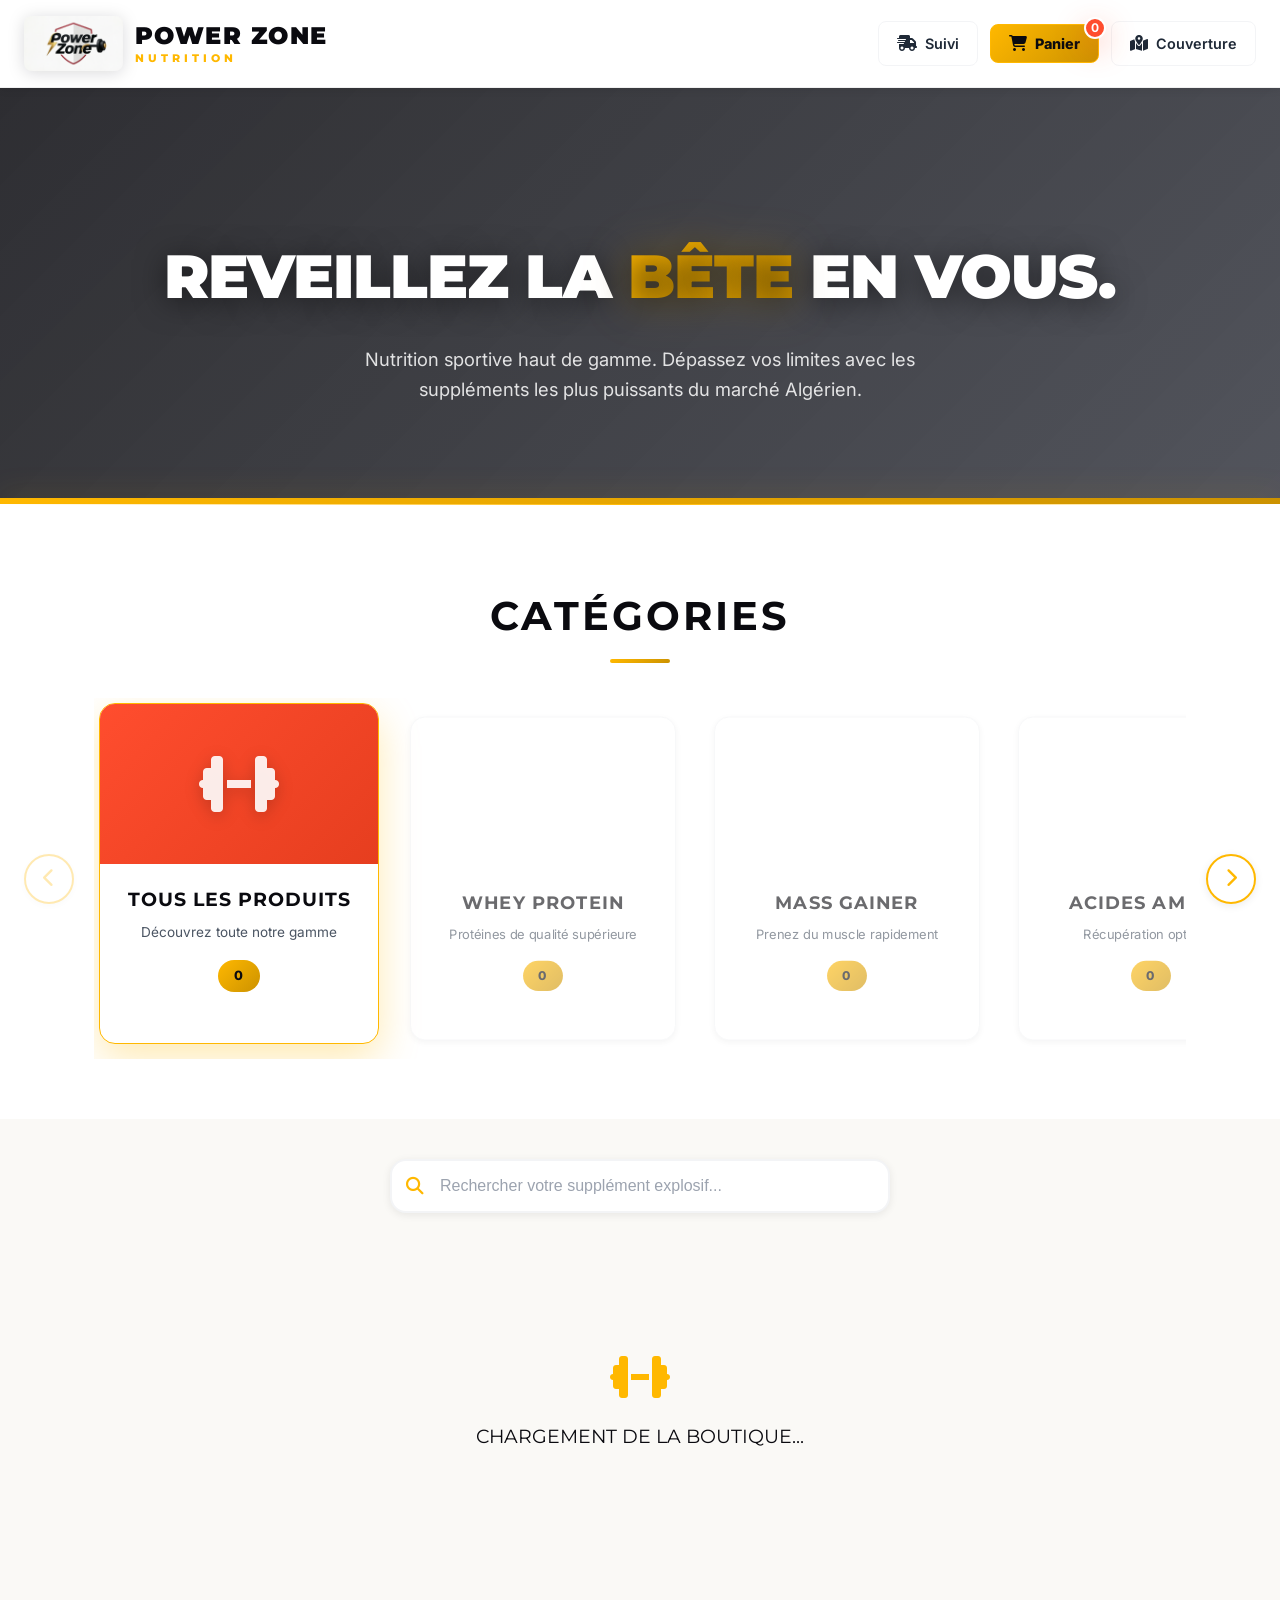
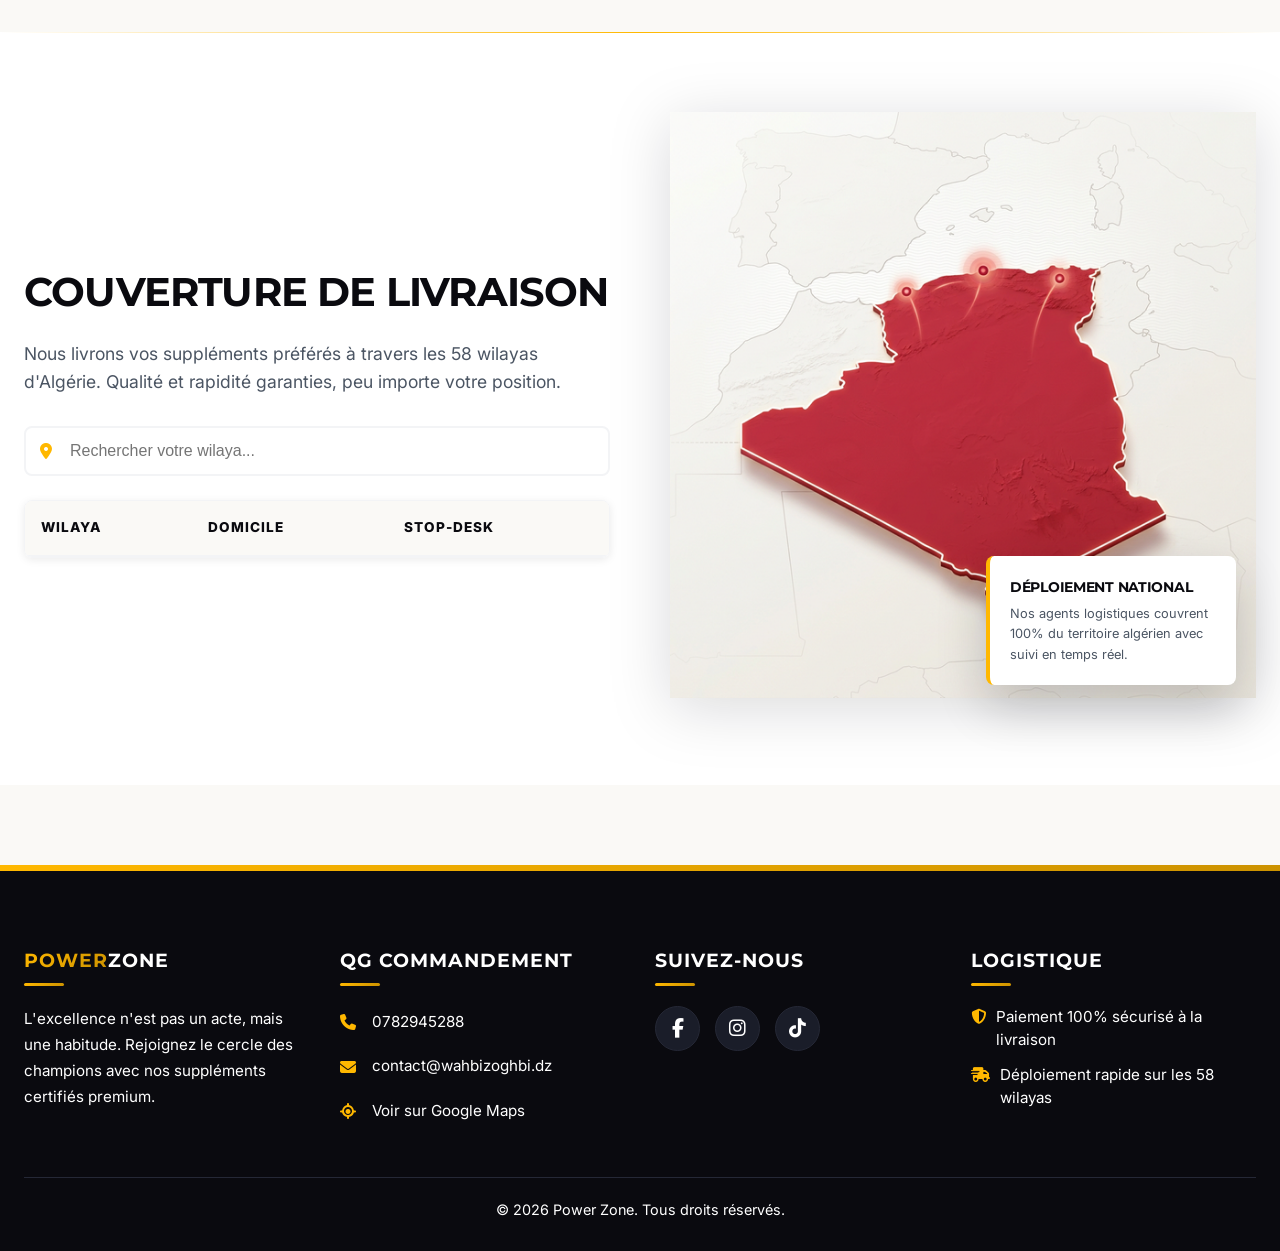
==== index.html @ 7a1be4bb "Update index.html" ====
<!DOCTYPE html>
<html lang="fr">

<head>
  <meta charset="UTF-8">
  <meta name="viewport" content="width=device-width, initial-scale=1.0">
  <title>Power Zone | Premium Supplements</title>

  <link rel="icon" href="logo.png" type="image/x-icon">

  <!-- Fonts: Montserrat for HEADINGS, Inter for BODY -->
  <link rel="preconnect" href="https://fonts.googleapis.com">
  <link rel="preconnect" href="https://fonts.gstatic.com" crossorigin>
  <link
    href="https://fonts.googleapis.com/css2?family=Montserrat:wght@700;800;900&family=Inter:wght@400;500;600;700&display=swap"
    rel="stylesheet">

  <!-- FontAwesome for Icons -->
  <link rel="stylesheet" href="https://cdnjs.cloudflare.com/ajax/libs/font-awesome/6.4.0/css/all.min.css">

  <style>
    /* ========== POWER ZONE - PREMIUM ATHLETIC THEME ========== */
    :root {
      /* Primary Brand Colors */
      --pz-onyx: #0A0A0F;
      --pz-graphite: #1A1D29;
      --pz-charcoal: #252836;
      --pz-slate: #3D4152;
      
      /* Power Gold System */
      --pz-gold: #FFB800;
      --pz-gold-light: #FFD666;
      --pz-gold-glow: rgba(255, 184, 0, 0.25);
      --pz-gold-dark: #CC9200;
      
      /* Energy Red System (CTAs) */
      --pz-energy: #FF4D2E;
      --pz-energy-light: #FF6B4D;
      --pz-energy-dark: #E63E1F;
      --pz-energy-glow: rgba(255, 77, 46, 0.3);
      
      /* Neutrals */
      --pz-white: #FFFFFF;
      --pz-cream: #FAF9F6;
      --pz-light: #F3F4F6;
      --pz-silver: #9CA3AF;
      --pz-grey: #4B5563;
      --pz-dark: #1F2937;
      
      /* Functional */
      --pz-success: #10B981;
      --pz-success-light: rgba(16, 185, 129, 0.15);
      --pz-danger: #EF4444;
      --pz-info: #3B82F6;
      
      /* Effects */
      --shadow-sm: 0 2px 8px rgba(10, 10, 15, 0.08);
      --shadow: 0 10px 30px rgba(10, 10, 15, 0.12);
      --shadow-lg: 0 20px 50px rgba(10, 10, 15, 0.2);
      --shadow-gold: 0 15px 40px rgba(255, 184, 0, 0.3);
      --shadow-energy: 0 10px 30px rgba(255, 77, 46, 0.4);
      
      --radius: 8px;
      --radius-lg: 16px;
      --radius-xl: 24px;
      --transition: all 0.3s cubic-bezier(0.25, 0.8, 0.25, 1);
      
      /* Gradients */
      --gradient-gold: linear-gradient(135deg, #FFB800 0%, #CC9200 100%);
      --gradient-energy: linear-gradient(135deg, #FF4D2E 0%, #E63E1F 100%);
      --gradient-dark: linear-gradient(180deg, #0A0A0F 0%, #1A1D29 100%);
      --gradient-premium: linear-gradient(135deg, #1A1D29 0%, #252836 50%, #1A1D29 100%);
    }

    * { box-sizing: border-box; margin: 0; padding: 0; }

    body {
      background: var(--pz-cream);
      color: var(--pz-dark);
      font-family: 'Inter', sans-serif;
      line-height: 1.6;
      overflow-x: hidden;
    }

    h1, h2, h3, h4, h5, h6 {
      font-family: 'Montserrat', sans-serif;
      text-transform: uppercase;
      color: var(--pz-onyx);
      letter-spacing: -0.02em;
    }

    a { text-decoration: none; color: inherit; transition: var(--transition); }
    button { font-family: 'Inter', sans-serif; cursor: pointer; border: none; outline: none; transition: var(--transition); }

    /* ========== HEADER - PROFESSIONAL & CLEAN ========== */
    .header {
      background: rgba(255, 255, 255, 0.98);
      backdrop-filter: blur(20px);
      -webkit-backdrop-filter: blur(20px);
      position: sticky; top: 0; z-index: 100;
      border-bottom: 1px solid rgba(10, 10, 15, 0.06);
      box-shadow: var(--shadow-sm);
    }

    .header-container {
      max-width: 1400px; margin: 0 auto; padding: 16px 24px;
      display: flex; justify-content: space-between; align-items: center;
      flex-wrap: wrap;
      gap: 16px;
    }

    /* Logo - بدون كادر، احترافي */
    .logo { 
      display: flex; align-items: center; gap: 12px; 
      font-family: 'Montserrat', sans-serif;
      flex-shrink: 0;
    }
    .logo img { 
      height: 55px; width: auto; 
      border-radius: var(--radius);
      object-fit: contain;
      filter: drop-shadow(0 2px 8px rgba(10, 10, 15, 0.15));
      transition: var(--transition);
    }
    .logo:hover img {
      transform: scale(1.05);
      filter: drop-shadow(0 4px 12px rgba(255, 184, 0, 0.3));
    }
    .logo-text { display: flex; flex-direction: column; line-height: 1.1; }
    .brand-name { 
      font-size: 1.5rem; font-weight: 900; color: var(--pz-onyx); 
      text-transform: uppercase; letter-spacing: 1.5px;
    }
    .brand-tagline { 
      font-size: 0.7rem; font-weight: 800; color: var(--pz-gold); 
      text-transform: uppercase; letter-spacing: 4px;
      margin-top: 3px;
    }

    /* Header Actions - بدون تأثير hover المعقد */
    .header-actions { 
      display: flex; align-items: center; gap: 12px;
      flex-wrap: wrap;
    }
    .header-btn {
      display: flex; align-items: center; gap: 8px; 
      padding: 10px 18px;
      border-radius: var(--radius); 
      background: var(--pz-white);
      color: var(--pz-dark);
      font-weight: 600; font-size: 0.9rem; 
      border: 1.5px solid var(--pz-light);
      transition: var(--transition);
      white-space: nowrap;
    }
    .header-btn:hover { 
      border-color: var(--pz-gold);
      color: var(--pz-gold-dark);
      box-shadow: var(--shadow-sm);
    }
    .header-btn i { font-size: 1rem; }

    .cart-btn { 
      background: var(--gradient-gold); 
      color: var(--pz-onyx); 
      border-color: var(--pz-gold);
      font-weight: 800;
      position: relative;
    }
    .cart-btn:hover { 
      background: var(--gradient-gold);
      color: var(--pz-onyx);
      transform: translateY(-2px);
      box-shadow: var(--shadow-gold);
    }

    .cart-count {
      position: absolute; top: -8px; right: -8px; 
      background: var(--pz-energy);
      color: white; width: 22px; height: 22px; border-radius: 50%;
      display: flex; align-items: center; justify-content: center;
      font-size: 0.75rem; font-weight: 700; 
      border: 2px solid var(--pz-white);
      box-shadow: var(--shadow-energy);
    }

    /* ========== HERO ========== */
    .hero {
      background: 
        linear-gradient(135deg, rgba(10, 10, 15, 0.85) 0%, rgba(26, 29, 41, 0.75) 100%),
        url('https://images.unsplash.com/photo-1517836357463-d25dfeac3438?q=80&w=2070&auto=format&fit=crop') center/cover no-repeat;
      padding: 140px 24px 100px; text-align: center; 
      position: relative;
      margin-bottom: 0;
    }
    .hero::after {
      content: ''; position: absolute; bottom: 0; left: 0; right: 0;
      height: 6px; background: var(--gradient-gold);
      box-shadow: 0 0 30px var(--pz-gold-glow);
    }
    .hero h1 { 
      font-size: 3.8rem; margin-bottom: 16px; 
      color: var(--pz-white); 
      letter-spacing: -1px;
      font-weight: 900;
      text-shadow: 0 4px 30px rgba(0,0,0,0.5);
    }
    .hero h1 span { 
      background: var(--gradient-gold);
      -webkit-background-clip: text;
      -webkit-text-fill-color: transparent;
      background-clip: text;
      filter: drop-shadow(0 0 20px var(--pz-gold-glow));
    }
    .hero p { 
      font-size: 1.15rem; color: rgba(255,255,255,0.85); 
      max-width: 600px; margin: 20px auto 0;
      font-weight: 400;
    }

    /* ========== CATEGORIES SLIDER ========== */
    .categories-section {
      padding: 80px 0 60px;
      background: var(--pz-white);
      position: relative;
    }
    .categories-section::before {
      content: ''; position: absolute; top: 0; left: 0; right: 0;
      height: 1px; background: linear-gradient(90deg, transparent, var(--pz-gold), transparent);
    }

    .categories-section .container {
      max-width: 1400px;
      margin: 0 auto;
      padding: 0 24px;
    }

    .section-title {
      font-size: 2.5rem;
      font-family: 'Montserrat', sans-serif;
      text-align: center;
      margin-bottom: 50px;
      color: var(--pz-onyx);
      text-transform: uppercase;
      letter-spacing: 3px;
      position: relative;
      display: inline-block;
      width: 100%;
    }
    .section-title::after {
      content: ''; position: absolute; bottom: -15px; left: 50%;
      transform: translateX(-50%);
      width: 60px; height: 4px; 
      background: var(--gradient-gold);
      border-radius: 2px;
    }

    .categories-slider-wrapper {
      position: relative;
      display: flex;
      align-items: center;
      gap: 20px;
    }

    .slider-nav {
      flex-shrink: 0;
      width: 50px;
      height: 50px;
      border-radius: 50%;
      background: var(--pz-white);
      border: 2px solid var(--pz-gold);
      color: var(--pz-gold);
      font-size: 1.2rem;
      cursor: pointer;
      display: flex;
      align-items: center;
      justify-content: center;
      transition: var(--transition);
      box-shadow: var(--shadow-sm);
      z-index: 10;
    }

    .slider-nav:hover {
      background: var(--gradient-gold);
      color: var(--pz-onyx);
      transform: scale(1.1);
      box-shadow: var(--shadow-gold);
    }

    .slider-nav:disabled {
      opacity: 0.3;
      cursor: not-allowed;
      transform: none;
    }

    .categories-slider {
      display: flex;
      gap: 24px;
      overflow-x: auto;
      scroll-behavior: smooth;
      scrollbar-width: none;
      -ms-overflow-style: none;
      padding: 10px 5px;
      flex: 1;
    }

    .categories-slider::-webkit-scrollbar {
      display: none;
    }

    .category-card {
      flex: 0 0 280px;
      cursor: pointer;
      transition: var(--transition);
      opacity: 0.6;
      transform: scale(0.95);
    }

    .category-card.active {
      opacity: 1;
      transform: scale(1);
    }

    .category-card:hover {
      transform: translateY(-8px) scale(1.02);
      opacity: 1;
    }

    .category-card-inner {
      background: var(--pz-white);
      border-radius: var(--radius-lg);
      overflow: hidden;
      box-shadow: var(--shadow-sm);
      border: 1px solid var(--pz-light);
      transition: var(--transition);
      height: 100%;
      display: flex;
      flex-direction: column;
      position: relative;
    }

    .category-card.active .category-card-inner {
      border-color: var(--pz-gold);
      box-shadow: var(--shadow-gold);
      transform: translateY(-5px);
    }

    .category-image {
      height: 160px;
      display: flex;
      align-items: center;
      justify-content: center;
      position: relative;
      overflow: hidden;
      background-size: cover !important;
      background-position: center !important;
      background-repeat: no-repeat !important;
    }

    .category-image i {
      font-size: 4rem;
      color: rgba(255,255,255,0.9);
      filter: drop-shadow(0 4px 8px rgba(0,0,0,0.2));
      transition: var(--transition);
    }

    .category-card:hover .category-image i {
      transform: scale(1.1) rotate(-5deg);
    }

    .category-content {
      padding: 20px;
      text-align: center;
      flex: 1;
      display: flex;
      flex-direction: column;
      gap: 8px;
    }

    .category-content h3 {
      font-size: 1.2rem;
      font-family: 'Montserrat', sans-serif;
      color: var(--pz-onyx);
      margin: 0;
      text-transform: uppercase;
      letter-spacing: 1px;
    }

    .category-content p {
      font-size: 0.85rem;
      color: var(--pz-grey);
      margin: 0;
      line-height: 1.4;
    }

    .category-count {
      display: inline-block;
      background: var(--gradient-gold);
      color: var(--pz-onyx);
      padding: 6px 16px;
      border-radius: 20px;
      font-size: 0.8rem;
      font-weight: 800;
      margin-top: 10px;
      align-self: center;
      letter-spacing: 0.5px;
    }

    /* ========== SHOP CONTROLS ========== */
    .shop-controls { max-width: 1400px; margin: 40px auto 40px; padding: 0 24px; }
    .search-container { position: relative; max-width: 500px; margin: 0 auto; }
    .search-container i { position: absolute; left: 16px; top: 50%; transform: translateY(-50%); color: var(--pz-gold); font-size: 1.1rem; }
    #searchInput {
      width: 100%; padding: 16px 16px 16px 48px; background: var(--pz-white);
      border: 2px solid var(--pz-light); border-radius: var(--radius-lg); color: var(--pz-dark);
      font-size: 1rem; transition: var(--transition); box-shadow: var(--shadow-sm);
    }
    #searchInput::placeholder { color: var(--pz-silver); }
    #searchInput:focus { outline: none; border-color: var(--pz-gold); box-shadow: 0 0 0 4px var(--pz-gold-glow); }

    /* ========== PRODUCTS GRID ========== */
    .products-grid {
      max-width: 1400px; margin: 0 auto 80px; padding: 0 24px;
      display: grid; grid-template-columns: repeat(auto-fill, minmax(280px, 1fr)); gap: 30px;
    }
    .product-card {
      background: var(--pz-white); 
      border-radius: var(--radius-lg); 
      overflow: hidden;
      border: 1px solid var(--pz-light); 
      transition: var(--transition); 
      position: relative;
      display: flex; flex-direction: column; height: 100%; 
      box-shadow: var(--shadow-sm);
    }
    .product-card::before {
      content: ''; position: absolute; top: 0; left: 0; right: 0;
      height: 4px; background: var(--gradient-gold);
      transform: scaleX(0); transform-origin: left;
      transition: transform 0.4s;
      z-index: 1;
    }
    .product-card:hover { 
      transform: translateY(-8px); 
      border-color: transparent; 
      box-shadow: var(--shadow-lg);
    }
    .product-card:hover::before { transform: scaleX(1); }
    
    .product-image { 
      width: 100%; height: 250px; object-fit: contain; 
      background: var(--pz-cream); 
      border-bottom: 1px solid var(--pz-light); 
      padding: 15px; 
    }
    .product-info { padding: 24px; display: flex; flex-direction: column; flex: 1; }
    .product-category { 
      font-size: 0.75rem; color: var(--pz-gold-dark); 
      text-transform: uppercase; font-weight: 800; letter-spacing: 1.5px; 
      margin-bottom: 8px;
    }
    .product-name {
      font-size: 1.25rem; font-weight: 800; color: var(--pz-onyx); margin-bottom: 12px;
      line-height: 1.3; font-family: 'Montserrat', sans-serif; min-height: 3.3rem;
      display: -webkit-box; -webkit-line-clamp: 2; -webkit-box-orient: vertical; overflow: hidden;
    }
    .product-description {
      font-size: 0.875rem; color: var(--pz-grey); margin-bottom: 16px;
      display: -webkit-box; -webkit-line-clamp: 2; -webkit-box-orient: vertical; overflow: hidden;
    }
    .product-quantity { 
      font-size: 0.8rem; font-weight: 700; color: var(--pz-success); 
      display: inline-flex; align-items: center; gap: 6px;
      padding: 4px 10px;
      background: var(--pz-success-light);
      border-radius: 20px;
      margin-bottom: 16px;
      min-height: 1.2rem;
      width: fit-content;
    }
    .product-quantity::before { content: '●'; font-size: 0.6rem; }
    .product-quantity.out-of-stock { 
      color: var(--pz-danger); 
      background: rgba(239, 68, 68, 0.1);
    }
    .product-footer { display: flex; justify-content: space-between; align-items: center; margin-top: auto; gap: 12px; }
    .product-price { 
      font-size: 1.4rem; font-weight: 900; color: var(--pz-onyx); 
      font-family: 'Montserrat', sans-serif; 
    }
    .add-to-cart-btn {
      padding: 12px 20px; 
      background: var(--gradient-energy); 
      color: var(--pz-white); 
      font-weight: 800;
      text-transform: uppercase; font-size: 0.9rem; 
      border-radius: var(--radius); 
      transition: var(--transition); 
      display: inline-flex; align-items: center; justify-content: center; gap: 8px;
      box-shadow: var(--shadow-energy);
      position: relative;
      overflow: hidden;
    }
    .add-to-cart-btn:hover:not(:disabled) { 
      transform: translateY(-2px); 
      box-shadow: 0 12px 35px rgba(255, 77, 46, 0.5);
      filter: brightness(1.1);
    }
    .add-to-cart-btn:disabled { 
      background: var(--pz-light); 
      color: var(--pz-silver); 
      cursor: not-allowed; 
      box-shadow: none; 
    }

    /* ========== MODALS ========== */
    .modal-overlay {
      position: fixed; top: 0; left: 0; width: 100%; height: 100%;
      background: rgba(10, 10, 15, 0.85); 
      backdrop-filter: blur(12px);
      -webkit-backdrop-filter: blur(12px);
      display: none; align-items: center; justify-content: center; z-index: 1000;
    }
    .modal-overlay.active { display: flex; animation: fadeIn 0.3s; }
    .modal {
      background: var(--pz-white); 
      width: 100%; max-width: 550px;
      border-radius: var(--radius-xl); 
      border: 1px solid var(--pz-light);
      max-height: 90vh; overflow-y: auto; 
      box-shadow: var(--shadow-lg); 
      color: var(--pz-dark);
    }
    .modal-header { 
      padding: 24px; 
      border-bottom: 1px solid var(--pz-light); 
      display: flex; justify-content: space-between; align-items: center; 
      background: var(--pz-cream);
    }
    .modal-title { 
      font-size: 1.5rem; color: var(--pz-onyx); 
      display: flex; align-items: center; gap: 10px;
    }
    .modal-title i { color: var(--pz-gold); }
    .close-modal { 
      background: none; color: var(--pz-silver); 
      font-size: 1.8rem; width: 40px; height: 40px;
      border-radius: 50%; display: flex; align-items: center; justify-content: center;
    }
    .close-modal:hover { 
      color: var(--pz-onyx); 
      background: var(--pz-light);
    }
    .modal-body { padding: 24px; }
    .modal-footer { 
      padding: 24px; 
      border-top: 1px solid var(--pz-light); 
      display: flex; justify-content: space-between; align-items: center; 
      background: var(--pz-cream);
      gap: 12px;
    }
    #detailImage { 
      width: 100%; max-height: 350px; object-fit: contain; 
      border-radius: var(--radius); 
      background: var(--pz-cream); 
      margin-bottom: 20px; 
      padding: 20px;
    }
    #detailName { font-size: 2rem; color: var(--pz-onyx); margin-bottom: 10px; }
    #detailPrice { color: var(--pz-gold-dark); font-weight: 900; }
    #detailDescription { color: var(--pz-dark); line-height: 1.7; }
    
    .cart-items { max-height: 350px; overflow-y: auto; padding-right: 10px; }
    .cart-items::-webkit-scrollbar { width: 6px; }
    .cart-items::-webkit-scrollbar-thumb { background: var(--pz-gold); border-radius: 4px; }
    .cart-item { 
      display: flex; gap: 16px; padding: 16px 0; 
      border-bottom: 1px solid var(--pz-light); 
      align-items: center; 
    }
    .cart-item-info { flex: 1; }
    .cart-item-name { font-weight: 700; color: var(--pz-onyx); font-size: 1.1rem; }
    .cart-item-price { color: var(--pz-gold-dark); font-weight: 600; margin-top: 4px; }
    .cart-item-quantity { display: flex; align-items: center; gap: 12px; margin-top: 10px; }
    .quantity-btn { 
      width: 32px; height: 32px; 
      background: var(--pz-onyx); color: var(--pz-gold); 
      border-radius: var(--radius); font-size: 1.2rem; 
      display: flex; align-items: center; justify-content: center; 
    }
    .quantity-btn:hover { background: var(--gradient-gold); color: var(--pz-onyx); }
    .remove-btn { 
      background: transparent; color: var(--pz-danger); 
      border: 1px solid var(--pz-danger); 
      padding: 6px 12px; border-radius: var(--radius); 
      font-size: 0.8rem; font-weight: 600; 
    }
    .remove-btn:hover { background: var(--pz-danger); color: white; }
    .cart-total { 
      font-size: 1.5rem; font-family: 'Montserrat', sans-serif; 
      color: var(--pz-onyx); font-weight: 800;
    }
    .cart-empty { 
      text-align: center; color: var(--pz-silver); 
      padding: 40px 0; font-size: 1.1rem; 
    }

    /* Form Elements */
    .form-group { margin-bottom: 20px; }
    .form-label { 
      display: block; margin-bottom: 8px; font-weight: 700; 
      font-size: 0.85rem; color: var(--pz-dark); 
      text-transform: uppercase; letter-spacing: 0.5px;
    }
    .form-control {
      width: 100%; padding: 14px; 
      background: var(--pz-white); 
      border: 2px solid var(--pz-light);
      border-radius: var(--radius); 
      color: var(--pz-dark); font-size: 1rem;
      transition: var(--transition);
    }
    .form-control::placeholder { color: var(--pz-silver); }
    .form-control:focus { 
      outline: none; 
      border-color: var(--pz-gold); 
      box-shadow: 0 0 0 4px var(--pz-gold-glow); 
    }
    .form-row { display: grid; grid-template-columns: 1fr 1fr; gap: 16px; }
    .shipping-info { 
      background: linear-gradient(135deg, rgba(255, 184, 0, 0.08), rgba(255, 184, 0, 0.15)); 
      padding: 20px; 
      border-radius: var(--radius); 
      border: 2px dashed var(--pz-gold); 
      margin-top: 20px; 
      display: none; 
    }
    .shipping-info.active { display: block; }
    .btn { 
      padding: 14px 28px; 
      border-radius: var(--radius); 
      font-weight: 800; 
      text-transform: uppercase; 
      letter-spacing: 1px;
      font-size: 0.9rem;
      display: inline-flex; align-items: center; justify-content: center; gap: 8px;
    }
    .btn-primary { 
      background: var(--gradient-gold); 
      color: var(--pz-onyx); 
      border: none;
      box-shadow: var(--shadow-sm);
    }
    .btn-primary:hover { 
      filter: brightness(1.1);
      box-shadow: var(--shadow-gold);
      transform: translateY(-2px);
    }
    .btn-primary:disabled { 
      background: var(--pz-light); 
      color: var(--pz-silver); 
      cursor: not-allowed;
      box-shadow: none;
      transform: none;
    }
    .btn-outline { 
      background: transparent; 
      border: 2px solid var(--pz-onyx); 
      color: var(--pz-onyx); 
      font-weight: 700;
    }
    .btn-outline:hover { 
      background: var(--pz-onyx); 
      color: var(--pz-gold); 
    }

    /* ========== FOOTER ========== */
    .footer {
      background: var(--pz-onyx); 
      padding: 80px 24px 30px; 
      margin-top: 80px; 
      color: var(--pz-white);
      position: relative;
    }
    .footer::before {
      content: ''; position: absolute; top: 0; left: 0; right: 0;
      height: 6px; background: var(--gradient-gold);
    }
    .footer-container {
      max-width: 1400px; margin: 0 auto;
      display: grid; grid-template-columns: repeat(auto-fit, minmax(250px, 1fr)); gap: 40px 30px;
    }
    .footer-section h3 {
      font-size: 1.2rem; color: var(--pz-white); margin-bottom: 20px;
      letter-spacing: 1px; font-family: 'Montserrat', sans-serif;
      position: relative; padding-bottom: 10px;
    }
    .footer-section h3::after {
      content: ''; position: absolute; left: 0; bottom: 0;
      width: 40px; height: 3px; 
      background: var(--gradient-gold);
      border-radius: 2px;
    }
    .footer-desc { 
      color: var(--pz-white); 
      line-height: 1.7; 
      font-size: 0.95rem; 
    }
    .gold-text { 
      background: var(--gradient-gold);
      -webkit-background-clip: text;
      -webkit-text-fill-color: transparent;
      background-clip: text;
    }

    .contact-links { display: flex; flex-direction: column; gap: 12px; }
    .contact-link {
      display: flex; align-items: center; gap: 12px; 
      color: var(--pz-white);
      font-size: 0.95rem; transition: var(--transition); padding: 4px 0;
    }
    .contact-link i { color: var(--pz-gold); width: 20px; font-size: 1rem; flex-shrink: 0; }
    .contact-link:hover { 
      color: var(--pz-gold);
      transform: translateX(5px); 
    }

    .social-links { display: flex; gap: 15px; flex-wrap: wrap; margin-top: 10px; }
    .social-link {
      display: flex; align-items: center; justify-content: center;
      width: 45px; height: 45px; 
      background: var(--pz-graphite); 
      border-radius: 50%;
      color: var(--pz-white); 
      font-size: 1.2rem; 
      transition: var(--transition);
      border: 1px solid var(--pz-charcoal); 
      flex-shrink: 0;
    }
    .social-link:hover {
      background: var(--gradient-gold); 
      color: var(--pz-onyx);
      transform: translateY(-4px) rotate(5deg);
      box-shadow: var(--shadow-gold);
      border-color: var(--pz-gold);
    }
    .social-link:focus { outline: 2px solid var(--pz-gold); outline-offset: 2px; }

    .logistics-list { list-style: none; padding: 0; margin: 0; display: flex; flex-direction: column; gap: 12px; }
    .logistics-list li {
      display: flex; align-items: flex-start; gap: 10px;
      color: var(--pz-white); 
      font-size: 0.95rem; line-height: 1.5;
    }
    .logistics-list i { color: var(--pz-gold); margin-top: 3px; flex-shrink: 0; }

    .footer-bottom {
      max-width: 1400px; margin: 50px auto 0; padding-top: 20px;
      border-top: 1px solid var(--pz-charcoal); 
      text-align: center;
      color: var(--pz-white); 
      font-size: 0.9rem;
    }

    /* ========== SHIPPING COVERAGE ========== */
    .shipping-coverage { 
      background: var(--pz-white); 
      padding: 80px 24px; 
      margin-top: 40px; 
      position: relative;
    }
    .shipping-coverage::before {
      content: ''; position: absolute; top: 0; left: 0; right: 0;
      height: 1px; background: linear-gradient(90deg, transparent, var(--pz-gold), transparent);
    }
    .coverage-container { 
      max-width: 1400px; margin: 0 auto; 
      display: grid; grid-template-columns: 1fr 1fr; 
      gap: 60px; align-items: center; 
    }
    .coverage-info h2 { 
      font-size: 2.5rem; margin-bottom: 16px; 
      color: var(--pz-onyx); 
    }
    .coverage-info p { 
      color: var(--pz-grey); 
      margin-bottom: 30px; font-size: 1.1rem; 
    }
    .wilaya-search-box { position: relative; margin-bottom: 24px; }
    .wilaya-search-box i { 
      position: absolute; left: 16px; top: 50%; 
      transform: translateY(-50%); color: var(--pz-gold); 
    }
    #wilayaSearch { 
      width: 100%; padding: 14px 14px 14px 44px; 
      border: 2px solid var(--pz-light); 
      border-radius: var(--radius); 
      font-size: 1rem; 
      transition: var(--transition); 
      background: var(--pz-white);
    }
    #wilayaSearch:focus { 
      border-color: var(--pz-gold); 
      box-shadow: 0 0 0 4px var(--pz-gold-glow);
      outline: none;
    }
    .table-container { 
      max-height: 450px; overflow-y: auto; 
      border: 1px solid var(--pz-light); 
      border-radius: var(--radius); 
      box-shadow: var(--shadow-sm); 
    }
    .coverage-table { width: 100%; border-collapse: collapse; text-align: left; }
    .coverage-table th { 
      background: var(--pz-cream); 
      padding: 16px; 
      font-size: 0.85rem; 
      text-transform: uppercase; 
      letter-spacing: 1px; 
      border-bottom: 2px solid var(--pz-light); 
      position: sticky; top: 0; z-index: 10;
      color: var(--pz-onyx);
      font-weight: 800;
    }
    .coverage-table td { 
      padding: 14px 16px; 
      border-bottom: 1px solid var(--pz-light); 
      font-size: 0.95rem; 
      color: var(--pz-dark);
    }
    .coverage-table tr:hover { background: var(--pz-cream); }
    .price-tag { 
      font-weight: 700; 
      color: var(--pz-gold-dark); 
      font-family: 'Montserrat', sans-serif; 
    }
    .map-visual { position: relative; text-align: center; }
    .map-visual img { 
      max-width: 100%; height: auto; 
      filter: drop-shadow(0 10px 30px rgba(10, 10, 15, 0.15)); 
    }
    .map-overlay-card {
      position: absolute; bottom: 20px; right: 20px; 
      background: var(--pz-white);
      padding: 20px; 
      border-radius: var(--radius); 
      box-shadow: var(--shadow-lg);
      border-left: 4px solid var(--pz-gold); 
      text-align: left; max-width: 250px;
    }
    .map-overlay-card h4 { font-size: 0.9rem; margin-bottom: 5px; color: var(--pz-onyx); }
    .map-overlay-card p { font-size: 0.8rem; color: var(--pz-grey); margin: 0; }

    /* ========== RESPONSIVE ========== */
    
    /* Tablets & Small Desktops */
    @media (max-width: 1024px) {
      .header-container { padding: 14px 20px; }
      .logo img { height: 50px; }
      .brand-name { font-size: 1.3rem; }
      .header-btn { padding: 9px 14px; font-size: 0.85rem; }
    }
    
    /* Tablets */
    @media (max-width: 992px) {
      .coverage-container { grid-template-columns: 1fr; gap: 40px; }
      .coverage-info h2 { font-size: 2rem; }
      .category-card { flex: 0 0 250px; }
    }
    
    /* Mobile Landscape & Large Phones */
    @media (max-width: 768px) {
      .header-container { 
        flex-direction: column; 
        gap: 14px; 
        padding: 14px 16px;
      }
      .logo { 
        width: 100%; 
        justify-content: center;
        padding-bottom: 10px;
        border-bottom: 1px solid var(--pz-light);
      }
      .logo img { height: 48px; }
      .brand-name { font-size: 1.4rem; }
      .brand-tagline { font-size: 0.65rem; }
      
      .header-actions { 
        width: 100%; 
        justify-content: center;
        gap: 8px;
      }
      .header-btn { 
        padding: 8px 12px; 
        font-size: 0.8rem;
        flex: 1;
        justify-content: center;
        min-width: 0;
      }
      .header-btn span { display: none; }
      .cart-btn span:first-of-type { display: inline; }
      
      .hero { padding: 80px 20px 60px; }
      .hero h1 { font-size: 2.2rem; }
      .modal { width: 95%; margin: 10px; }
      .categories-section { padding: 40px 0 30px; }
      .section-title { font-size: 1.8rem; margin-bottom: 30px; }
      .category-card { flex: 0 0 220px; }
      .category-image { height: 140px; }
      .category-image i { font-size: 3rem; }
      .category-content h3 { font-size: 1rem; }
      .category-content p { font-size: 0.8rem; }
      .slider-nav { width: 40px; height: 40px; font-size: 1rem; }
    }
    
    /* Small Phones */
    @media (max-width: 480px) {
      .header-container { padding: 12px; }
      .logo img { height: 42px; }
      .brand-name { font-size: 1.2rem; letter-spacing: 1px; }
      .brand-tagline { font-size: 0.6rem; letter-spacing: 2px; }
      
      .header-actions { gap: 6px; }
      .header-btn { 
        padding: 8px 10px; 
        font-size: 0.75rem;
        gap: 5px;
      }
      .header-btn i { font-size: 0.9rem; }
      
      .products-grid { grid-template-columns: repeat(2, 1fr); gap: 12px; padding: 0 10px; }
      .product-info { padding: 15px; }
      .product-name { font-size: 0.9rem; min-height: 2.6rem; }
      .product-description { display: none; }
      .product-footer { flex-direction: column; align-items: stretch; gap: 12px; }
      .add-to-cart-btn { width: 100%; font-size: 0.8rem; padding: 10px; }
      .product-price { font-size: 1.1rem; text-align: center; }
      .product-image { height: 180px; }
      .category-card { flex: 0 0 180px; }
      .category-image { height: 120px; }
      .category-image i { font-size: 2.5rem; }
      .category-content { padding: 15px; }
      .category-content h3 { font-size: 0.9rem; }
      .category-content p { display: none; }
      .section-title { font-size: 1.5rem; }
    }
    
    /* Very Small Phones */
    @media (max-width: 360px) {
      .products-grid { grid-template-columns: 1fr; }
      .header-btn { padding: 7px 8px; font-size: 0.7rem; }
      .logo img { height: 38px; }
      .brand-name { font-size: 1.1rem; }
    }

    /* ========== ANIMATIONS ========== */
    @keyframes fadeIn { 
      from { opacity: 0; } 
      to { opacity: 1; } 
    }

    @keyframes slideUp {
      from { opacity: 0; transform: translateY(20px); }
      to { opacity: 1; transform: translateY(0); }
    }

    /* ========== SCROLLBAR CUSTOM ========== */
    ::-webkit-scrollbar { width: 10px; height: 10px; }
    ::-webkit-scrollbar-track { background: var(--pz-cream); }
    ::-webkit-scrollbar-thumb { 
      background: var(--gradient-gold); 
      border-radius: 10px;
      border: 2px solid var(--pz-cream);
    }
    ::-webkit-scrollbar-thumb:hover { background: var(--pz-gold-dark); }
  </style>
</head>

<body>

  <!-- Header -->
  <header class="header">
    <div class="header-container">
      <a href="index.html" class="logo">
        <img src="logo.png" alt="Power Zone Logo">
        <div class="logo-text">
          <div class="brand-name">Power Zone</div>
          <div class="brand-tagline">Nutrition</div>
        </div>
      </a>
      <div class="header-actions">
        <a href="tracking.html" class="header-btn">
          <i class="fa-solid fa-truck-fast"></i> 
          <span>Suivi</span>
        </a>
        <button class="header-btn cart-btn" id="cartBtn">
          <i class="fa-solid fa-cart-shopping"></i> 
          <span>Panier</span>
          <span class="cart-count" id="cartCount">0</span>
        </button>
        <a href="couverture.html" class="header-btn">
          <i class="fa-solid fa-map-location-dot"></i> 
          <span>Couverture</span>
        </a>
      </div>
    </div>
  </header>

  <!-- Hero -->
  <section class="hero">
    <h1>REVEILLEZ LA <span class="gold-text">BÊTE</span> EN VOUS.</h1>
    <p>Nutrition sportive haut de gamme. Dépassez vos limites avec les suppléments les plus puissants du marché Algérien.</p>
  </section>

  <!-- Categories Slider -->
  <section class="categories-section">
    <div class="container">
      <h2 class="section-title">Catégories</h2>
      
      <div class="categories-slider-wrapper">
        <button class="slider-nav prev" id="categoryPrev" aria-label="Précédent">
          <i class="fa-solid fa-chevron-left"></i>
        </button>
        
        <div class="categories-slider" id="categoriesSlider">
          <!-- All Products -->
          <div class="category-card active" data-category="all">
            <div class="category-card-inner">
              <div class="category-image" style="background: linear-gradient(135deg, #FF4D2E 0%, #E63E1F 100%);">
                <i class="fa-solid fa-dumbbell"></i>
              </div>
              <div class="category-content">
                <h3>Tous les produits</h3>
                <p>Découvrez toute notre gamme</p>
                <span class="category-count" id="count-all">0</span>
              </div>
            </div>
          </div>
          
          <!-- Whey Protein -->
          <div class="category-card" data-category="Protéines whey">
            <div class="category-card-inner">
              <div class="category-image" style="background-image: url('https://goldenbody.dz/web/image/product.public.category/54/image_1920'); background-size: cover; background-position: center; background-repeat: no-repeat;">
              </div>
              <div class="category-content">
                <h3>Whey Protein</h3>
                <p>Protéines de qualité supérieure</p>
                <span class="category-count" id="count-whey">0</span>
              </div>
            </div>
          </div>
          
          <!-- Mass Gainer -->
          <div class="category-card" data-category="Masse / Gainer">
            <div class="category-card-inner">
              <div class="category-image" style="background-image: url('https://goldenbody.dz/web/image/product.public.category/42/image_1920'); background-size: cover; background-position: center; background-repeat: no-repeat;">
              </div>
              <div class="category-content">
                <h3>Mass Gainer</h3>
                <p>Prenez du muscle rapidement</p>
                <span class="category-count" id="count-mass">0</span>
              </div>
            </div>
          </div>
          
          <!-- Acides Aminés -->
          <div class="category-card" data-category="Acide aminé">
            <div class="category-card-inner">
              <div class="category-image" style="background-image: url('https://goldenbody.dz/web/image/product.public.category/38/image_1920'); background-size: cover; background-position: center; background-repeat: no-repeat;">
              </div>
              <div class="category-content">
                <h3>Acides Aminés</h3>
                <p>Récupération optimale</p>
                <span class="category-count" id="count-amino">0</span>
              </div>
            </div>
          </div>
          
          <!-- Force / Energie -->
          <div class="category-card" data-category="Force / Energie">
            <div class="category-card-inner">
              <div class="category-image" style="background-image: url('https://goldenbody.dz/web/image/product.public.category/54/image_1920'); background-size: cover; background-position: center; background-repeat: no-repeat;">
              </div>
              <div class="category-content">
                <h3>Force & Energie</h3>
                <p>Boostez vos performances</p>
                <span class="category-count" id="count-energy">0</span>
              </div>
            </div>
          </div>
          
          <!-- Brûleur de graisse -->
          <div class="category-card" data-category="Brûleur de graisse">
            <div class="category-card-inner">
              <div class="category-image" style="background-image: url('https://www.nutrition87.com/images/pages/bruleur-2.jpg'); background-size: cover; background-position: center; background-repeat: no-repeat;">
              </div>
              <div class="category-content">
                <h3>Brûleur de graisse</h3>
                <p>Atteignez vos objectifs</p>
                <span class="category-count" id="count-burner">0</span>
              </div>
            </div>
          </div>
        </div>
        
        <button class="slider-nav next" id="categoryNext" aria-label="Suivant">
          <i class="fa-solid fa-chevron-right"></i>
        </button>
      </div>
    </div>
  </section>

  <!-- Search Bar -->
  <div class="shop-controls">
    <div class="search-container">
      <i class="fa-solid fa-magnifying-glass"></i>
      <input type="text" id="searchInput" placeholder="Rechercher votre supplément explosif...">
    </div>
  </div>

  <!-- Products Grid -->
  <div class="products-grid" id="productsGrid">
    <div style="text-align:center; padding:100px 20px; color:var(--pz-gold); grid-column:1/-1;">
      <i class="fa-solid fa-dumbbell fa-spin" style="font-size:3rem; margin-bottom:20px;"></i>
      <p style="font-size:1.2rem; font-family:'Montserrat', sans-serif; color:var(--pz-onyx);">CHARGEMENT DE LA BOUTIQUE...</p>
    </div>
  </div>

  <!-- Pagination -->
  <div id="paginationContainer" style="text-align:center; padding:40px 0; display:none;">
    <button id="showMoreBtn" class="btn btn-primary" style="min-width: 250px;">
      AFFICHER PLUS <i class="fa-solid fa-plus-circle"></i>
    </button>
  </div>

  <!-- Cart Modal -->
  <div class="modal-overlay" id="cartModal">
    <div class="modal">
      <div class="modal-header">
        <h3 class="modal-title"><i class="fa-solid fa-cart-shopping"></i> PANIER</h3>
        <button class="close-modal">&times;</button>
      </div>
      <div class="modal-body">
        <div class="cart-items" id="cartItems"></div>
      </div>
      <div class="modal-footer">
        <div class="cart-total">TOTAL: <span id="totalPrice" style="color:var(--pz-gold-dark)">0.00</span> DA</div>
        <button class="btn btn-primary" id="checkoutBtn" disabled>COMMANDER <i class="fa-solid fa-bolt"></i></button>
      </div>
    </div>
  </div>

  <!-- Product Detail Modal -->
  <div class="modal-overlay" id="productDetailModal">
    <div class="modal">
      <div class="modal-header">
        <h3 class="modal-title"><i class="fa-solid fa-circle-info"></i> Détails Supérieurs</h3>
        <button class="close-modal">&times;</button>
      </div>
      <div class="modal-body">
        <img id="detailImage" src="" alt="Produit">
        <h2 id="detailName"></h2>
        <p class="product-category" id="detailCategory" style="color:var(--pz-gold-dark); font-weight:800; font-size:0.9rem; margin-bottom:15px;"></p>
        <div id="detailDescription" style="margin:20px 0; line-height:1.7;"></div>
        <div style="display:flex; justify-content:space-between; align-items:center;">
          <p style="font-size:2rem; font-family:'Montserrat', sans-serif; font-weight:900; color:var(--pz-onyx);">
            <span id="detailPrice">0</span> DA
          </p>
        </div>
      </div>
      <div class="modal-footer">
        <button class="btn btn-outline close-modal">Retour</button>
        <button class="btn btn-primary" id="modalAddToCartBtn">Ajouter à l'Arsenal</button>
      </div>
    </div>
  </div>

  <!-- Checkout Modal -->
  <div class="modal-overlay" id="orderFormModal">
    <div class="modal">
      <div class="modal-header">
        <h3 class="modal-title"><i class="fa-solid fa-clipboard-list"></i> FINALISER LA COMMANDE</h3>
        <button class="close-modal">&times;</button>
      </div>
      <div class="modal-body">
        <form id="orderForm">
          <div class="form-group">
            <label class="form-label">MÉTHODE DE LIVRAISON *</label>
            <select class="form-control" id="orderType" required>
              <option value="">Sélectionner</option>
              <option value="domicile">Livraison à domicile</option>
              <option value="stopdesk">Stop Desk (Point relais)</option>
            </select>
          </div>
          <div class="form-row">
            <div class="form-group">
              <label class="form-label">PRÉNOM *</label>
              <input type="text" class="form-control" id="firstName" required>
            </div>
            <div class="form-group">
              <label class="form-label">NOM *</label>
              <input type="text" class="form-control" id="lastName" required>
            </div>
          </div>
          <div class="form-row">
            <div class="form-group">
              <label class="form-label">TÉLÉPHONE 1 *</label>
              <input type="tel" class="form-control" id="phone1" required placeholder="05/06/07...">
            </div>
            <div class="form-group">
              <label class="form-label">TÉLÉPHONE 2</label>
              <input type="tel" class="form-control" id="phone2" placeholder="Optionnel">
            </div>
          </div>
          <div class="form-row">
            <div class="form-group">
              <label class="form-label">WILAYA *</label>
              <select class="form-control" id="wilaya" required></select>
            </div>
            <div class="form-group">
              <label class="form-label">COMMUNE *</label>
              <select class="form-control" id="commune" required></select>
            </div>
          </div>
          <div class="shipping-info" id="shippingInfo">
            <div style="display:flex; justify-content:space-between; margin-bottom:10px; color:var(--pz-dark);">
              <span>Frais de livraison d'élite:</span>
              <span id="shippingPrice" style="font-weight:700; color:var(--pz-gold-dark)">0 DA</span>
            </div>
            <div style="display:flex; justify-content:space-between; font-size:1.3rem; align-items:center;">
              <span style="font-family:'Montserrat', sans-serif; font-weight:900; color:var(--pz-onyx);">TOTAL NET:</span>
              <span id="grandTotal" style="font-size:1.6rem; font-weight:900; color:var(--pz-gold-dark);">0 DA</span>
            </div>
          </div>
        </form>
      </div>
      <div class="modal-footer">
        <button class="btn btn-outline close-modal">Annuler</button>
        <button class="btn btn-primary" type="submit" form="orderForm">Valider la Commande <i class="fa-solid fa-check-double"></i></button>
      </div>
    </div>
  </div>

  <!-- Success Modal -->
  <div class="modal-overlay" id="confirmModal">
    <div class="modal" style="text-align:center;">
      <div class="modal-body" style="padding: 50px 30px;">
        <div style="width:100px; height:100px; background:var(--pz-success-light); border:2px solid var(--pz-success); border-radius:50%; display:flex; align-items:center; justify-content:center; margin:0 auto 30px;">
          <i class="fa-solid fa-trophy" style="font-size:3rem; color:var(--pz-success);"></i>
        </div>
        <h3 style="margin-bottom:20px; font-size:2rem; color:var(--pz-success);">VICTOIRE !</h3>
        <p style="color:var(--pz-grey); margin-bottom:30px; font-size:1.1rem;">La commande a été transmise à notre quartier général.</p>
        <div style="background:var(--pz-onyx); border:2px solid var(--pz-gold); padding:25px; border-radius:var(--radius); margin-bottom:30px;">
          <p style="font-size:0.9rem; color:var(--pz-silver); margin-bottom:10px; text-transform:uppercase;">CODE D'OPÉRATION (Numéro)</p>
          <p style="font-size:2.5rem; font-weight:900; color:var(--pz-gold); font-family:'Montserrat', sans-serif; letter-spacing:2px;" id="orderNumber"></p>
        </div>
        <p style="font-size:0.9rem; color:var(--pz-gold-dark); margin-bottom:30px;"><i class="fa-solid fa-camera"></i> Capturez cet écran pour le suivi.</p>
        <button class="btn btn-primary close-modal" id="continueBtn" style="width:100%;">Continuer l'Entraînement</button>
      </div>
    </div>
  </div>

  <!-- Shipping Coverage -->
  <section class="shipping-coverage" id="coverage">
    <div class="coverage-container">
      <div class="coverage-info">
        <h2>Couverture de Livraison</h2>
        <p>Nous livrons vos suppléments préférés à travers les 58 wilayas d'Algérie. Qualité et rapidité garanties, peu importe votre position.</p>
        <div class="wilaya-search-box">
          <i class="fa-solid fa-location-dot"></i>
          <input type="text" id="wilayaSearch" placeholder="Rechercher votre wilaya...">
        </div>
        <div class="table-container">
          <table class="coverage-table">
            <thead><tr><th>Wilaya</th><th>Domicile</th><th>Stop-Desk</th></tr></thead>
            <tbody id="coverageTableBody"></tbody>
          </table>
        </div>
      </div>
      <div class="map-visual">
        <img src="algeria_map.png" alt="Algeria Shipping Map">
        <div class="map-overlay-card">
          <h4>Déploiement National</h4>
          <p>Nos agents logistiques couvrent 100% du territoire algérien avec suivi en temps réel.</p>
        </div>
      </div>
    </div>
  </section>

  <!-- Footer -->
  <footer class="footer">
    <div class="footer-container">
      <div class="footer-section brand-section">
        <h3><span class="gold-text">POWER</span>ZONE</h3>
        <p class="footer-desc">L'excellence n'est pas un acte, mais une habitude. Rejoignez le cercle des champions avec nos suppléments certifiés premium.</p>
      </div>
      <div class="footer-section contact-section">
        <h3>QG COMMANDEMENT</h3>
        <div class="contact-links">
          <a href="tel:+213782945288" class="contact-link"><i class="fa-solid fa-phone"></i><span>0782945288</span></a>
          <a href="mailto:wahbizoghbinutrition@gmail.com" class="contact-link"><i class="fa-solid fa-envelope"></i><span>contact@wahbizoghbi.dz</span></a>
          <a href="https://maps.app.goo.gl/Ap2ccMBJmuJY2A7c7" target="_blank" rel="noopener" class="contact-link"><i class="fa-solid fa-location-crosshairs"></i><span>Voir sur Google Maps</span></a>
        </div>
      </div>
      <div class="footer-section social-section">
        <h3>SUIVEZ-NOUS</h3>
        <div class="social-links">
          <a href="https://www.facebook.com/share/1Dhn4AYi75/" target="_blank" rel="noopener" class="social-link" aria-label="Facebook"><i class="fa-brands fa-facebook-f"></i></a>
          <a href="https://www.instagram.com/wahbi_zoghbi_nutrition?igsh=MW9lZ3huamI5ZnF3NQ==" target="_blank" rel="noopener" class="social-link" aria-label="Instagram"><i class="fa-brands fa-instagram"></i></a>
          <a href="https://www.tiktok.com/@wahbi.zoghbinutrition?_r=1&_t=ZS-94QuUOKJNy9" target="_blank" rel="noopener" class="social-link" aria-label="TikTok"><i class="fa-brands fa-tiktok"></i></a>
        </div>
      </div>
      <div class="footer-section logistics-section">
        <h3>LOGISTIQUE</h3>
        <ul class="logistics-list">
          <li><i class="fa-solid fa-shield-halved"></i> Paiement 100% sécurisé à la livraison</li>
          <li><i class="fa-solid fa-truck-fast"></i> Déploiement rapide sur les 58 wilayas</li>
        </ul>
      </div>
    </div>
    <div class="footer-bottom">
      <p>© <span id="currentYear"></span> Power Zone. Tous droits réservés.</p>
    </div>
  </footer>

  <!-- Scripts -->
  <script>
    // Dynamic year in footer
    document.getElementById('currentYear').textContent = new Date().getFullYear();
    
    // Category slider navigation
    document.addEventListener('DOMContentLoaded', function() {
      const slider = document.getElementById('categoriesSlider');
      const prevBtn = document.getElementById('categoryPrev');
      const nextBtn = document.getElementById('categoryNext');
      const cards = document.querySelectorAll('.category-card');
      
      // Scroll buttons
      if(prevBtn && nextBtn && slider) {
        prevBtn.addEventListener('click', () => {
          slider.scrollBy({ left: -304, behavior: 'smooth' });
        });
        
        nextBtn.addEventListener('click', () => {
          slider.scrollBy({ left: 304, behavior: 'smooth' });
        });
        
        // Update button states
        slider.addEventListener('scroll', () => {
          prevBtn.disabled = slider.scrollLeft === 0;
          nextBtn.disabled = slider.scrollLeft + slider.clientWidth >= slider.scrollWidth - 10;
        });
        slider.dispatchEvent(new Event('scroll'));
      }
      
      // Category selection
      cards.forEach(card => {
        card.addEventListener('click', function() {
          cards.forEach(c => c.classList.remove('active'));
          this.classList.add('active');
          
          const category = this.dataset.category;
          console.log('Category selected:', category);
          // filterProductsByCategory(category);
        });
      });
    });
  </script>
  <script type="module" src="firebase-config.js"></script>
  <script type="module" src="script.js"></script>
</body>
</html>
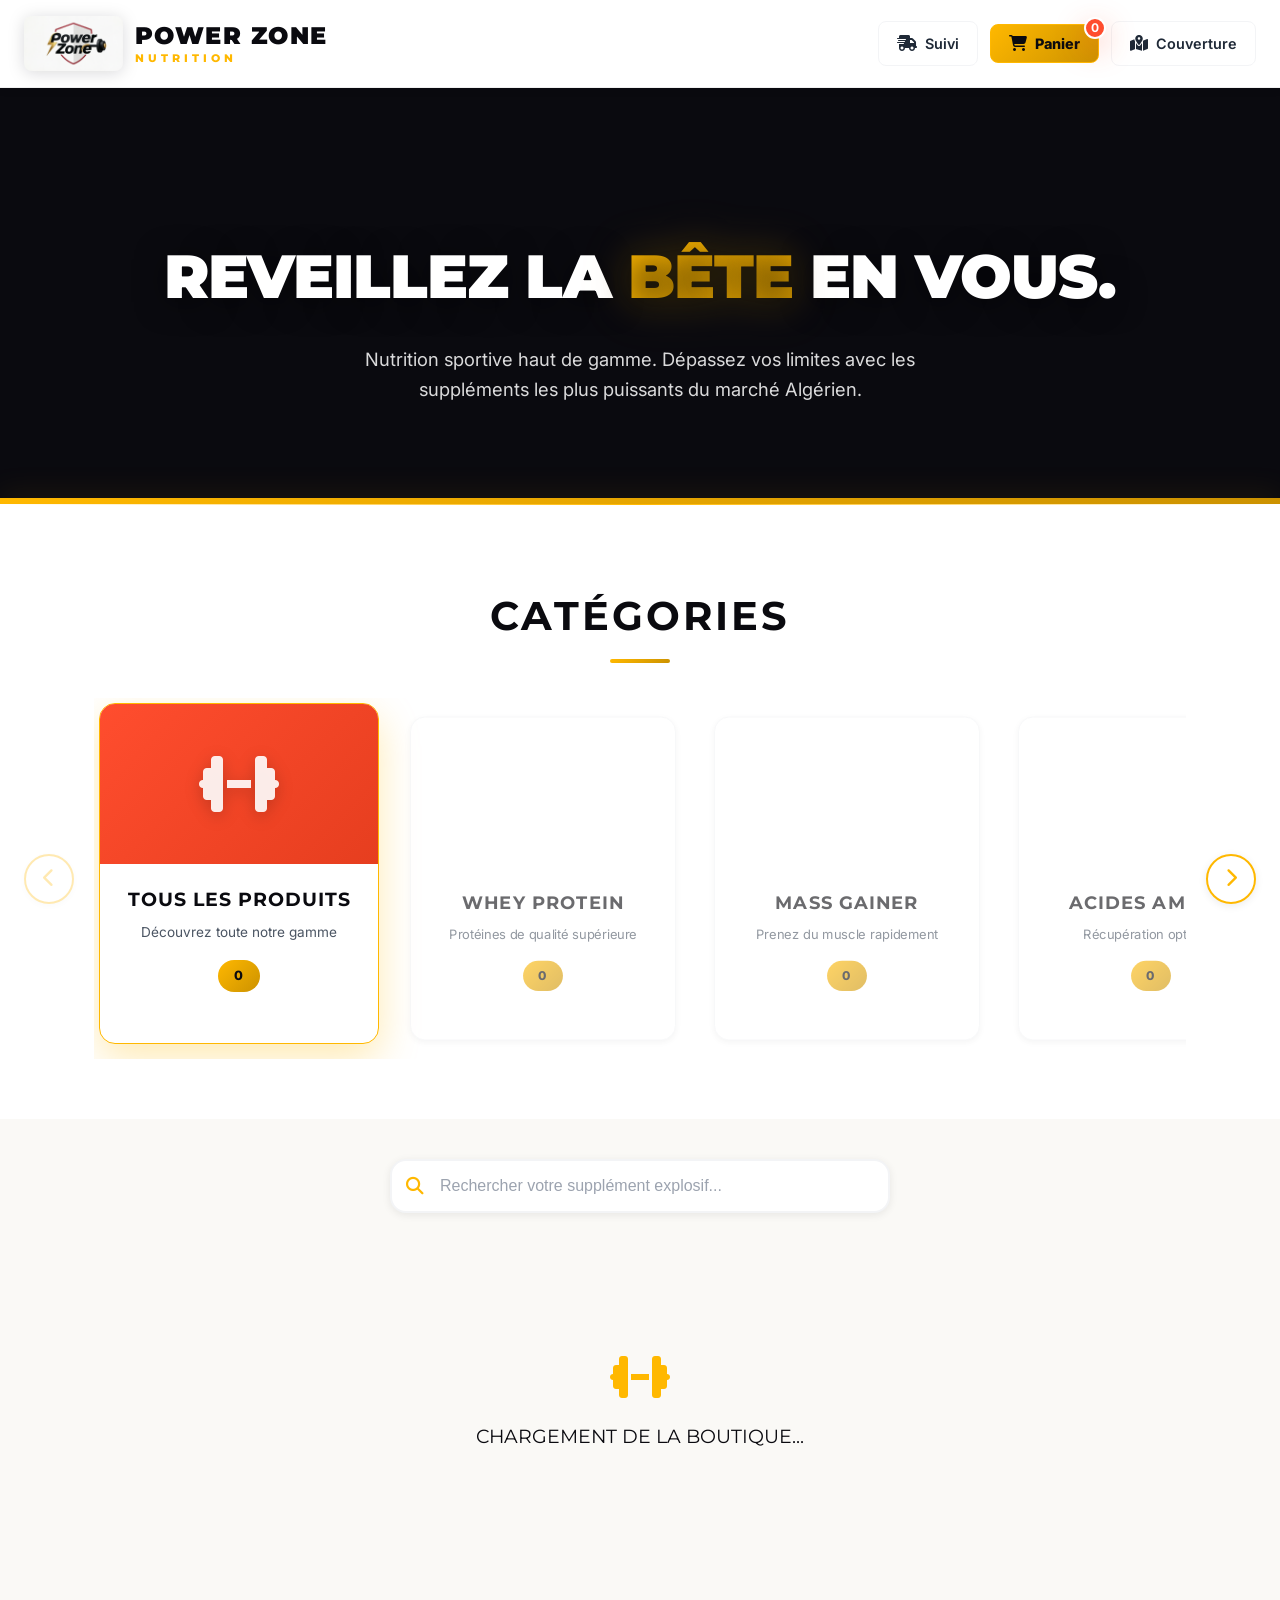
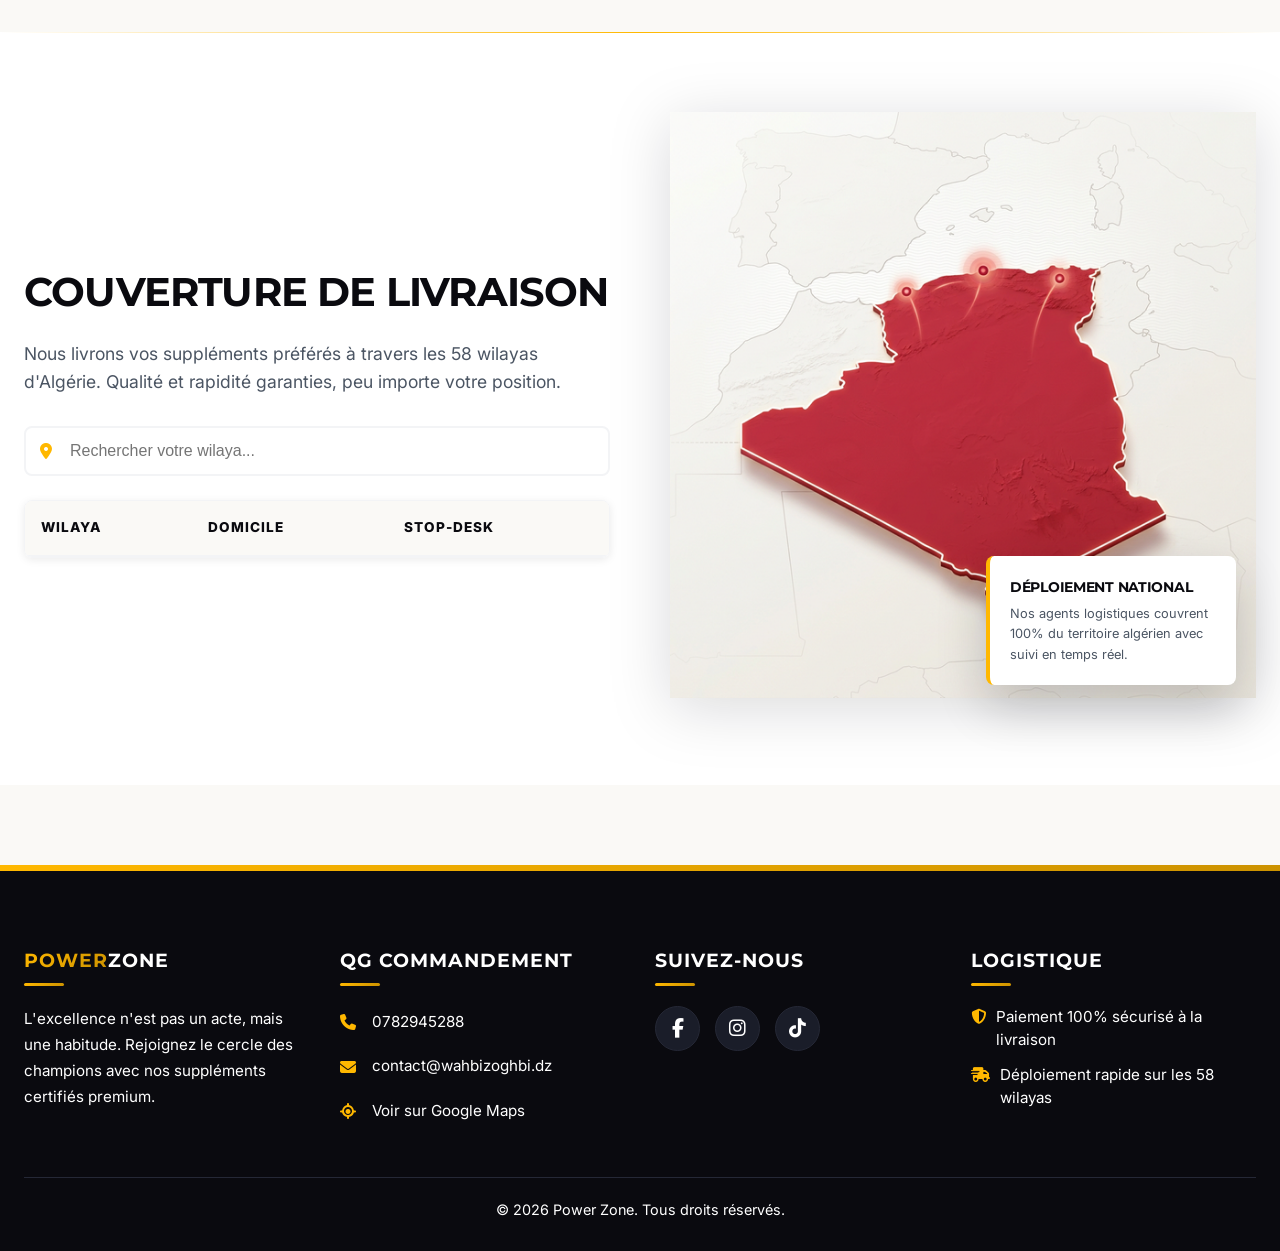
==== commit 184cf0c0: "Update index.html" ====
--- a/index.html
+++ b/index.html
@@ -184,40 +184,80 @@
       box-shadow: var(--shadow-energy);
     }
 
-    /* ========== HERO ========== */
-    .hero {
-      background: 
-        linear-gradient(135deg, rgba(10, 10, 15, 0.85) 0%, rgba(26, 29, 41, 0.75) 100%),
-        url('https://images.unsplash.com/photo-1517836357463-d25dfeac3438?q=80&w=2070&auto=format&fit=crop') center/cover no-repeat;
-      padding: 140px 24px 100px; text-align: center; 
-      position: relative;
-      margin-bottom: 0;
-    }
-    .hero::after {
-      content: ''; position: absolute; bottom: 0; left: 0; right: 0;
-      height: 6px; background: var(--gradient-gold);
-      box-shadow: 0 0 30px var(--pz-gold-glow);
-    }
-    .hero h1 { 
-      font-size: 3.8rem; margin-bottom: 16px; 
-      color: var(--pz-white); 
-      letter-spacing: -1px;
-      font-weight: 900;
-      text-shadow: 0 4px 30px rgba(0,0,0,0.5);
-    }
-    .hero h1 span { 
-      background: var(--gradient-gold);
-      -webkit-background-clip: text;
-      -webkit-text-fill-color: transparent;
-      background-clip: text;
-      filter: drop-shadow(0 0 20px var(--pz-gold-glow));
-    }
-    .hero p { 
-      font-size: 1.15rem; color: rgba(255,255,255,0.85); 
-      max-width: 600px; margin: 20px auto 0;
-      font-weight: 400;
-    }
-
+  /* ========== HERO ========== */
+.hero {
+  position: relative;
+  padding: 140px 24px 100px; 
+  text-align: center; 
+  overflow: hidden;
+  margin-bottom: 0;
+  background: var(--pz-onyx); /* لون احتياطي */
+}
+
+/* خلفية الفيديو */
+.hero-video {
+  position: absolute;
+  top: 0;
+  left: 0;
+  width: 100%;
+  height: 100%;
+  object-fit: cover;
+  z-index: 0;
+}
+
+/* طبقة التعتيم فوق الفيديو */
+.hero-overlay {
+  position: absolute;
+  top: 0;
+  left: 0;
+  width: 100%;
+  height: 100%;
+  background: linear-gradient(135deg, rgba(10, 10, 15, 0.85) 0%, rgba(26, 29, 41, 0.75) 100%);
+  z-index: 1;
+}
+
+/* المحتوى فوق الفيديو */
+.hero-content {
+  position: relative;
+  z-index: 2;
+}
+
+.hero::after {
+  content: ''; 
+  position: absolute; 
+  bottom: 0; 
+  left: 0; 
+  right: 0;
+  height: 6px; 
+  background: var(--gradient-gold);
+  box-shadow: 0 0 30px var(--pz-gold-glow);
+  z-index: 3;
+}
+
+.hero h1 { 
+  font-size: 3.8rem; 
+  margin-bottom: 16px; 
+  color: var(--pz-white); 
+  letter-spacing: -1px;
+  font-weight: 900;
+  text-shadow: 0 4px 30px rgba(0,0,0,0.5);
+}
+
+.hero h1 span { 
+  background: var(--gradient-gold);
+  -webkit-background-clip: text;
+  -webkit-text-fill-color: transparent;
+  background-clip: text;
+  filter: drop-shadow(0 0 20px var(--pz-gold-glow));
+}
+
+.hero p { 
+  font-size: 1.15rem; 
+  color: rgba(255,255,255,0.85); 
+  max-width: 600px; 
+  margin: 20px auto 0;
+  font-weight: 400;
+}
     /* ========== CATEGORIES SLIDER ========== */
     .categories-section {
       padding: 80px 0 60px;
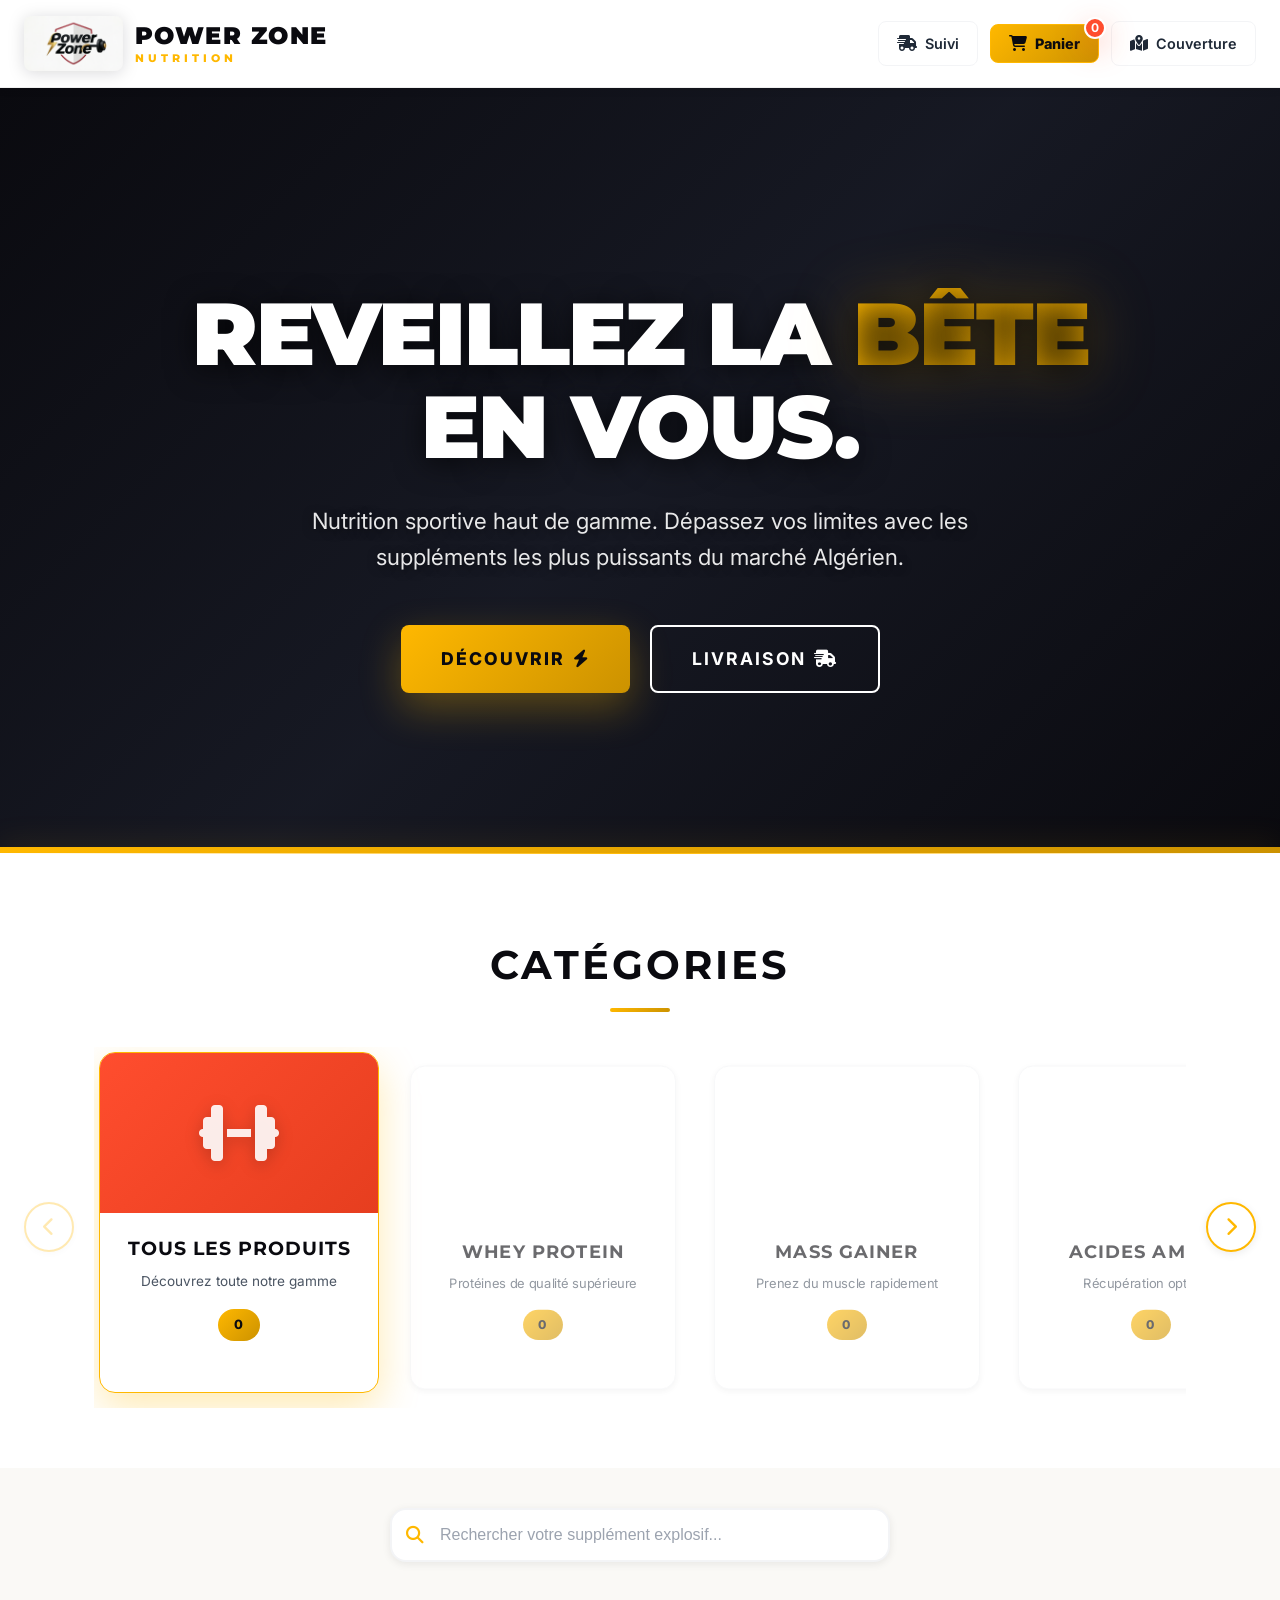
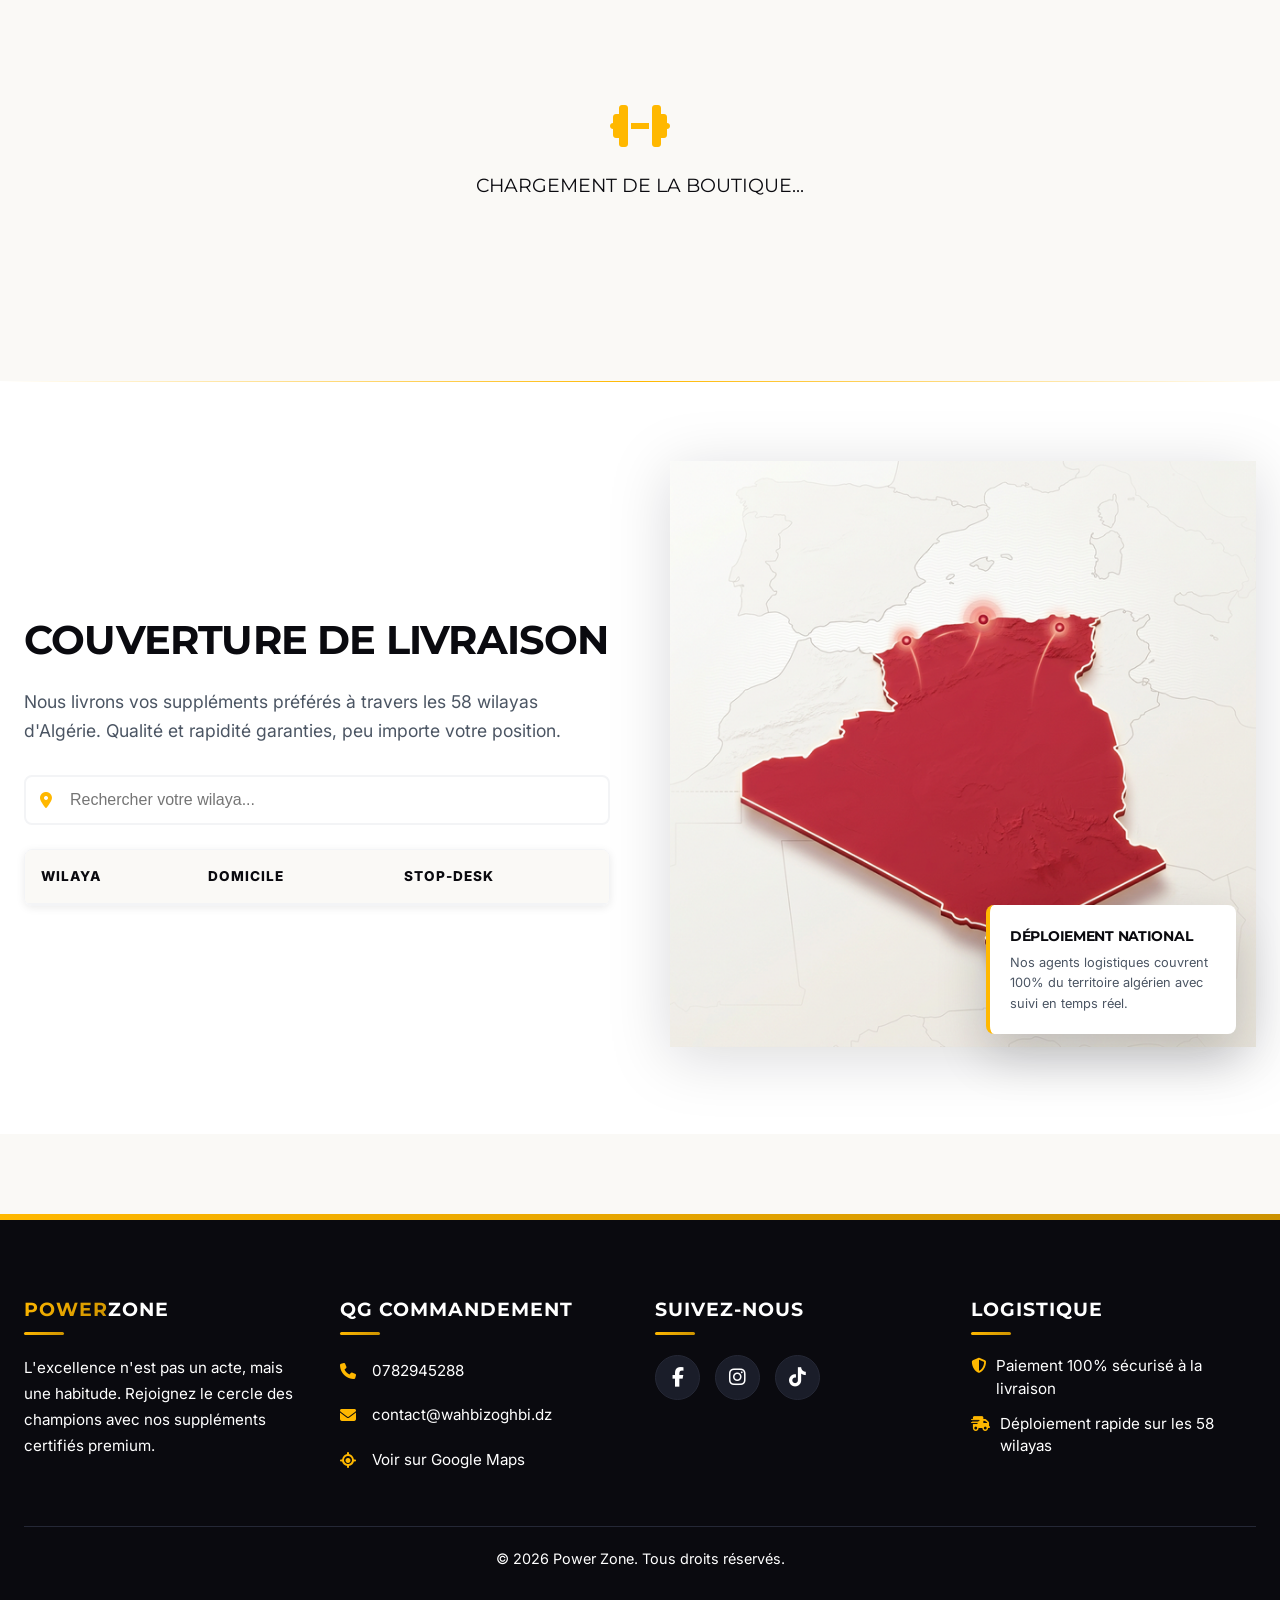
==== commit 541c9d49: "Update index.html" ====
--- a/index.html
+++ b/index.html
@@ -137,7 +137,7 @@
       margin-top: 3px;
     }
 
-    /* Header Actions - بدون تأثير hover المعقد */
+    /* Header Actions */
     .header-actions { 
       display: flex; align-items: center; gap: 12px;
       flex-wrap: wrap;
@@ -184,80 +184,128 @@
       box-shadow: var(--shadow-energy);
     }
 
-  /* ========== HERO ========== */
-.hero {
-  position: relative;
-  padding: 140px 24px 100px; 
-  text-align: center; 
-  overflow: hidden;
-  margin-bottom: 0;
-  background: var(--pz-onyx); /* لون احتياطي */
-}
-
-/* خلفية الفيديو */
-.hero-video {
-  position: absolute;
-  top: 0;
-  left: 0;
-  width: 100%;
-  height: 100%;
-  object-fit: cover;
-  z-index: 0;
-}
-
-/* طبقة التعتيم فوق الفيديو */
-.hero-overlay {
-  position: absolute;
-  top: 0;
-  left: 0;
-  width: 100%;
-  height: 100%;
-  background: linear-gradient(135deg, rgba(10, 10, 15, 0.85) 0%, rgba(26, 29, 41, 0.75) 100%);
-  z-index: 1;
-}
-
-/* المحتوى فوق الفيديو */
-.hero-content {
-  position: relative;
-  z-index: 2;
-}
-
-.hero::after {
-  content: ''; 
-  position: absolute; 
-  bottom: 0; 
-  left: 0; 
-  right: 0;
-  height: 6px; 
-  background: var(--gradient-gold);
-  box-shadow: 0 0 30px var(--pz-gold-glow);
-  z-index: 3;
-}
-
-.hero h1 { 
-  font-size: 3.8rem; 
-  margin-bottom: 16px; 
-  color: var(--pz-white); 
-  letter-spacing: -1px;
-  font-weight: 900;
-  text-shadow: 0 4px 30px rgba(0,0,0,0.5);
-}
-
-.hero h1 span { 
-  background: var(--gradient-gold);
-  -webkit-background-clip: text;
-  -webkit-text-fill-color: transparent;
-  background-clip: text;
-  filter: drop-shadow(0 0 20px var(--pz-gold-glow));
-}
-
-.hero p { 
-  font-size: 1.15rem; 
-  color: rgba(255,255,255,0.85); 
-  max-width: 600px; 
-  margin: 20px auto 0;
-  font-weight: 400;
-}
+    /* ========== HERO - BIG & POWERFUL ========== */
+    .hero {
+      position: relative;
+      min-height: 85vh;
+      padding: 180px 24px 140px;
+      text-align: center;
+      overflow: hidden;
+      margin-bottom: 0;
+      background: var(--pz-onyx);
+      display: flex;
+      align-items: center;
+      justify-content: center;
+    }
+
+    /* فيديو الخلفية */
+    .hero-video {
+      position: absolute;
+      top: 0;
+      left: 0;
+      width: 100%;
+      height: 100%;
+      object-fit: cover;
+      z-index: 0;
+      opacity: 1;
+    }
+
+    /* طبقة التعتيم فوق الفيديو */
+    .hero-overlay {
+      position: absolute;
+      top: 0;
+      left: 0;
+      width: 100%;
+      height: 100%;
+      background: linear-gradient(135deg, rgba(10, 10, 15, 0.88) 0%, rgba(26, 29, 41, 0.78) 50%, rgba(10, 10, 15, 0.85) 100%);
+      z-index: 1;
+    }
+
+    /* المحتوى */
+    .hero-content {
+      position: relative;
+      z-index: 2;
+      max-width: 1000px;
+      margin: 0 auto;
+      animation: slideUp 1s ease-out;
+    }
+
+    .hero::after {
+      content: ''; 
+      position: absolute; 
+      bottom: 0; 
+      left: 0; 
+      right: 0;
+      height: 6px; 
+      background: var(--gradient-gold);
+      box-shadow: 0 0 30px var(--pz-gold-glow);
+      z-index: 3;
+    }
+
+    .hero h1 { 
+      font-size: 5.5rem; 
+      margin-bottom: 24px; 
+      color: var(--pz-white); 
+      letter-spacing: -2px;
+      font-weight: 900;
+      text-shadow: 0 4px 30px rgba(0,0,0,0.7);
+      line-height: 1.05;
+    }
+
+    .hero h1 span { 
+      background: var(--gradient-gold);
+      -webkit-background-clip: text;
+      -webkit-text-fill-color: transparent;
+      background-clip: text;
+      filter: drop-shadow(0 0 30px var(--pz-gold-glow));
+      display: inline-block;
+    }
+
+    .hero p { 
+      font-size: 1.4rem; 
+      color: rgba(255,255,255,0.9); 
+      max-width: 750px; 
+      margin: 30px auto 0;
+      font-weight: 400;
+      line-height: 1.6;
+      text-shadow: 0 2px 10px rgba(0,0,0,0.5);
+    }
+
+    .hero-cta {
+      margin-top: 50px;
+      display: flex;
+      gap: 20px;
+      justify-content: center;
+      flex-wrap: wrap;
+    }
+
+    .hero-cta .btn {
+      padding: 18px 40px;
+      font-size: 1.1rem;
+      letter-spacing: 2px;
+    }
+
+    .hero-cta .btn-primary {
+      box-shadow: var(--shadow-gold);
+    }
+
+    .hero-cta .btn-primary:hover {
+      transform: translateY(-4px);
+      box-shadow: 0 20px 50px rgba(255, 184, 0, 0.5);
+    }
+
+    .hero-cta .btn-outline {
+      background: transparent;
+      border: 2px solid var(--pz-white);
+      color: var(--pz-white);
+    }
+
+    .hero-cta .btn-outline:hover {
+      background: var(--pz-white);
+      color: var(--pz-onyx);
+      transform: translateY(-4px);
+    }
+
     /* ========== CATEGORIES SLIDER ========== */
     .categories-section {
       padding: 80px 0 60px;
@@ -893,12 +941,20 @@
 
     /* ========== RESPONSIVE ========== */
     
+    /* Large Desktops */
+    @media (min-width: 1600px) {
+      .hero h1 { font-size: 6.5rem; }
+      .hero p { font-size: 1.6rem; }
+    }
+    
     /* Tablets & Small Desktops */
     @media (max-width: 1024px) {
       .header-container { padding: 14px 20px; }
       .logo img { height: 50px; }
       .brand-name { font-size: 1.3rem; }
       .header-btn { padding: 9px 14px; font-size: 0.85rem; }
+      .hero h1 { font-size: 4rem; }
+      .hero p { font-size: 1.2rem; }
     }
     
     /* Tablets */
@@ -906,6 +962,8 @@
       .coverage-container { grid-template-columns: 1fr; gap: 40px; }
       .coverage-info h2 { font-size: 2rem; }
       .category-card { flex: 0 0 250px; }
+      .hero { min-height: 70vh; padding: 140px 24px 100px; }
+      .hero h1 { font-size: 3.5rem; }
     }
     
     /* Mobile Landscape & Large Phones */
@@ -940,8 +998,23 @@
       .header-btn span { display: none; }
       .cart-btn span:first-of-type { display: inline; }
       
-      .hero { padding: 80px 20px 60px; }
-      .hero h1 { font-size: 2.2rem; }
+      .hero { 
+        min-height: 60vh;
+        padding: 120px 20px 80px; 
+      }
+      .hero h1 { 
+        font-size: 2.5rem; 
+        letter-spacing: -1px;
+      }
+      .hero p { 
+        font-size: 1rem; 
+        margin-top: 20px;
+      }
+      .hero-cta .btn {
+        padding: 14px 28px;
+        font-size: 0.95rem;
+      }
+      
       .modal { width: 95%; margin: 10px; }
       .categories-section { padding: 40px 0 30px; }
       .section-title { font-size: 1.8rem; margin-bottom: 30px; }
@@ -968,6 +1041,26 @@
       }
       .header-btn i { font-size: 0.9rem; }
       
+      .hero { 
+        min-height: 55vh;
+        padding: 100px 16px 70px;
+      }
+      .hero h1 { 
+        font-size: 2rem;
+        letter-spacing: -0.5px;
+      }
+      .hero p { 
+        font-size: 0.95rem;
+      }
+      .hero-cta {
+        margin-top: 30px;
+        flex-direction: column;
+        align-items: stretch;
+      }
+      .hero-cta .btn {
+        width: 100%;
+      }
+      
       .products-grid { grid-template-columns: repeat(2, 1fr); gap: 12px; padding: 0 10px; }
       .product-info { padding: 15px; }
       .product-name { font-size: 0.9rem; min-height: 2.6rem; }
@@ -991,6 +1084,8 @@
       .header-btn { padding: 7px 8px; font-size: 0.7rem; }
       .logo img { height: 38px; }
       .brand-name { font-size: 1.1rem; }
+      .hero h1 { font-size: 1.7rem; }
+      .hero p { font-size: 0.85rem; }
     }
 
     /* ========== ANIMATIONS ========== */
@@ -1000,7 +1095,7 @@
     }
 
     @keyframes slideUp {
-      from { opacity: 0; transform: translateY(20px); }
+      from { opacity: 0; transform: translateY(40px); }
       to { opacity: 1; transform: translateY(0); }
     }
 
@@ -1048,8 +1143,23 @@
 
   <!-- Hero -->
   <section class="hero">
-    <h1>REVEILLEZ LA <span class="gold-text">BÊTE</span> EN VOUS.</h1>
-    <p>Nutrition sportive haut de gamme. Dépassez vos limites avec les suppléments les plus puissants du marché Algérien.</p>
+    <!-- فيديو الخلفية -->
+    <video class="hero-video" autoplay muted loop playsinline preload="auto">
+      <source src="https://minio-prod.ekiclik.dz/chat-boot-images/goldnbody.mp4" type="video/mp4">
+    </video>
+    
+    <!-- طبقة التعتيم -->
+    <div class="hero-overlay"></div>
+    
+    <!-- المحتوى -->
+    <div class="hero-content">
+      <h1>REVEILLEZ LA <span class="gold-text">BÊTE</span> EN VOUS.</h1>
+      <p>Nutrition sportive haut de gamme. Dépassez vos limites avec les suppléments les plus puissants du marché Algérien.</p>
+      <div class="hero-cta">
+        <a href="#productsGrid" class="btn btn-primary">DÉCOUVRIR <i class="fa-solid fa-bolt"></i></a>
+        <a href="couverture.html" class="btn btn-outline">LIVRAISON <i class="fa-solid fa-truck-fast"></i></a>
+      </div>
+    </div>
   </section>
 
   <!-- Categories Slider -->
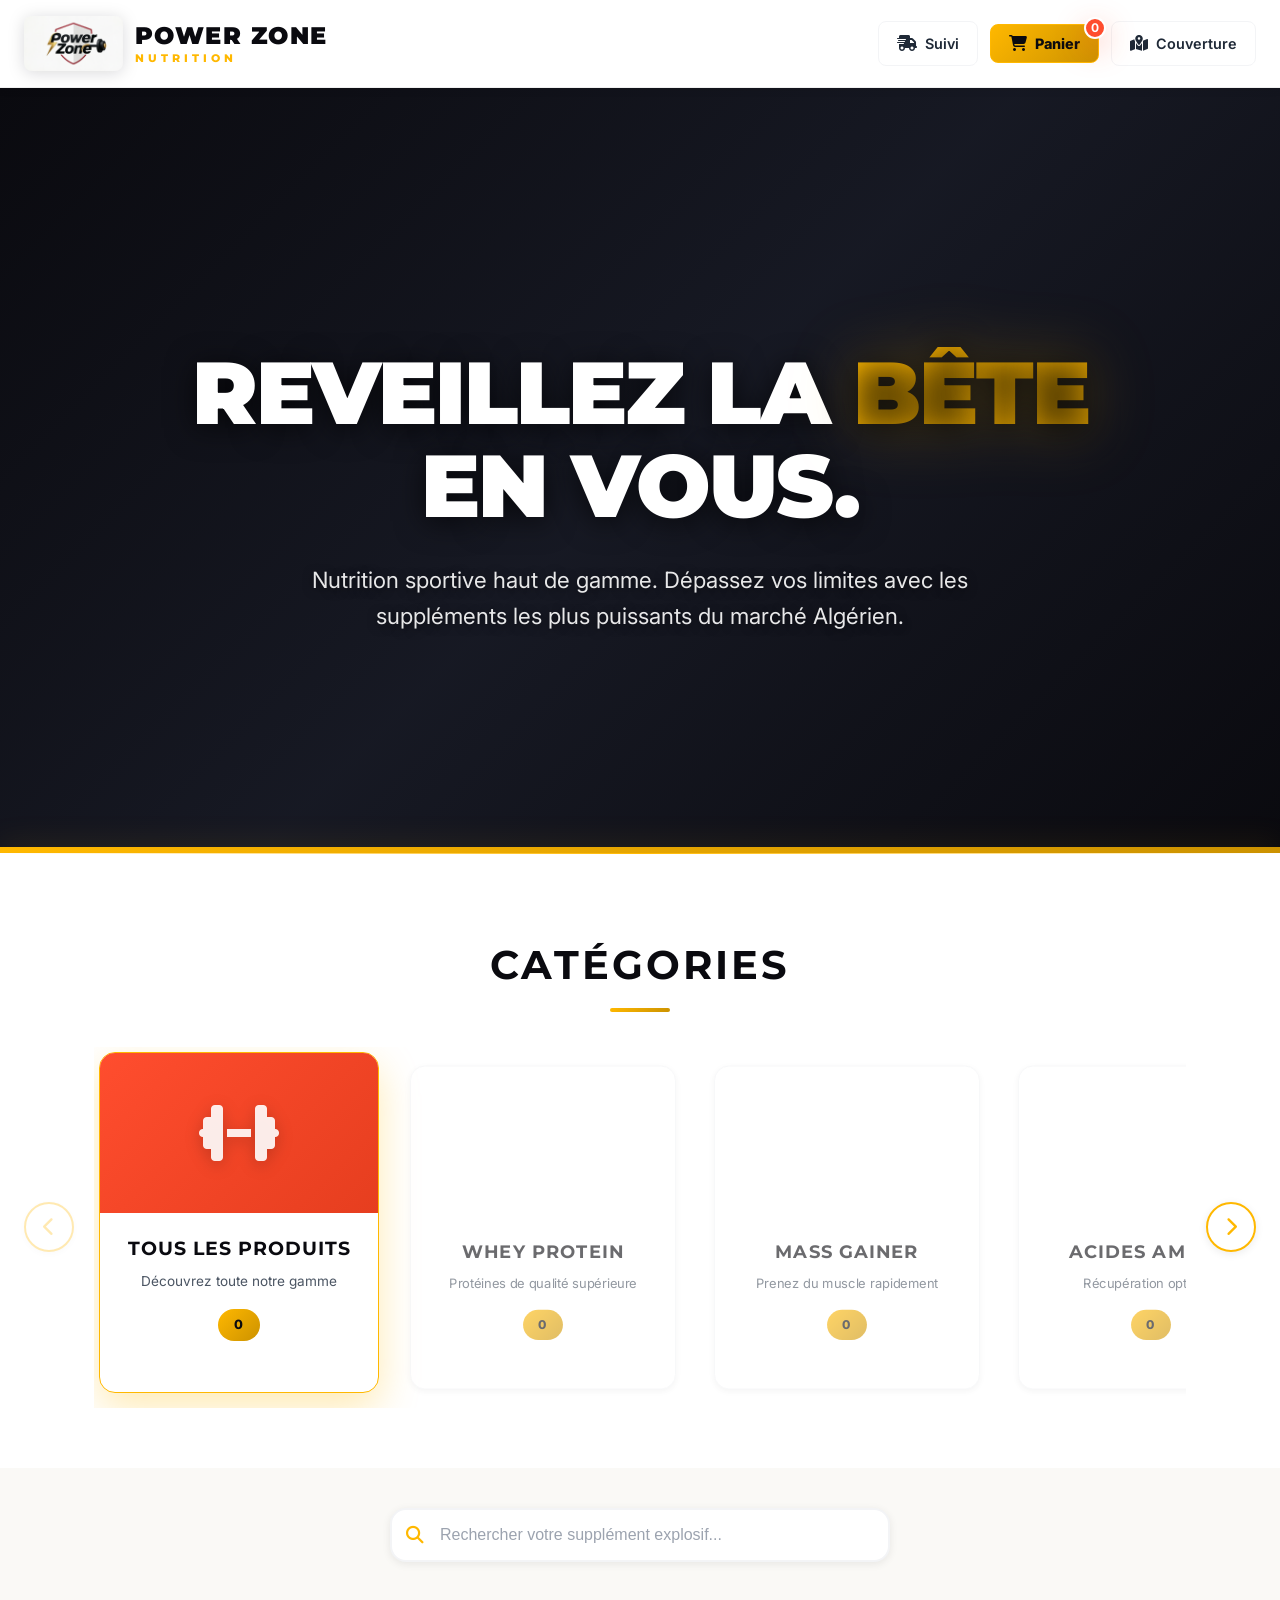
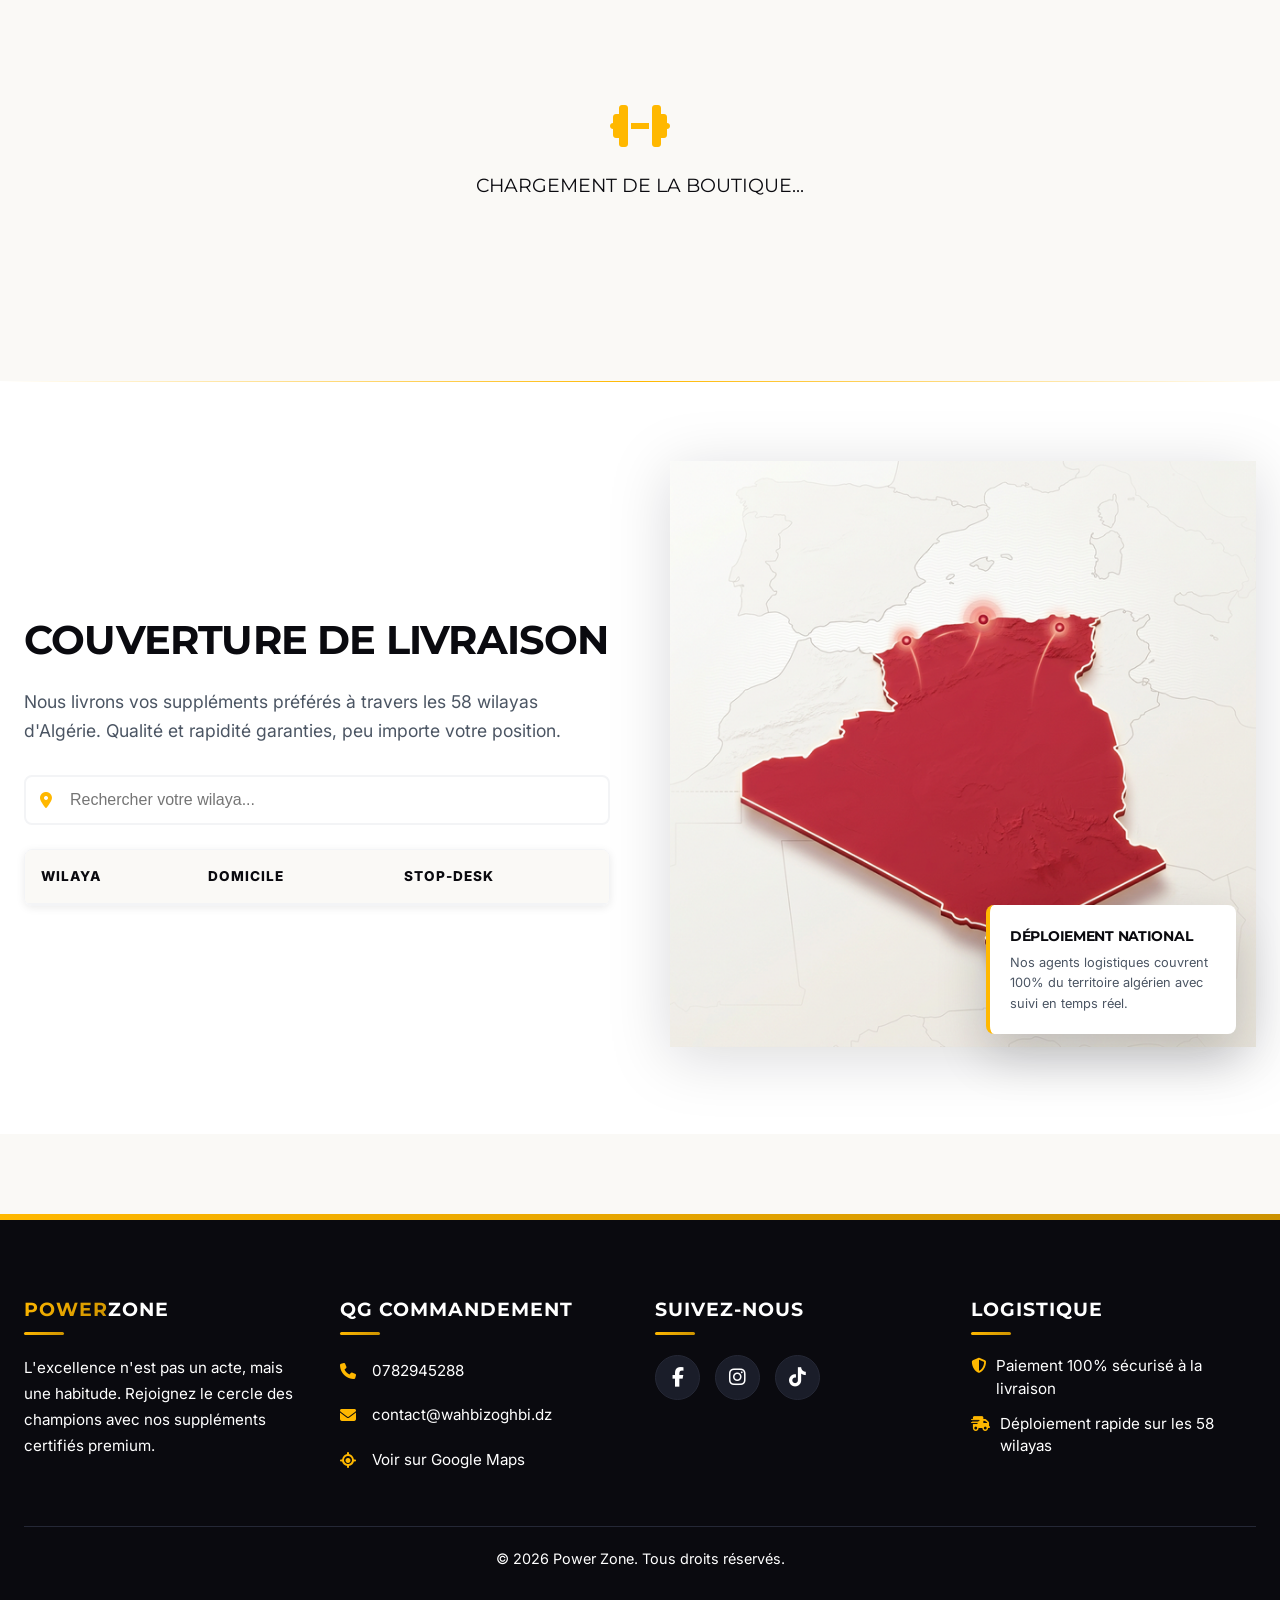
==== commit 2d582862: "Update index.html" ====
--- a/index.html
+++ b/index.html
@@ -1155,10 +1155,7 @@
     <div class="hero-content">
       <h1>REVEILLEZ LA <span class="gold-text">BÊTE</span> EN VOUS.</h1>
       <p>Nutrition sportive haut de gamme. Dépassez vos limites avec les suppléments les plus puissants du marché Algérien.</p>
-      <div class="hero-cta">
-        <a href="#productsGrid" class="btn btn-primary">DÉCOUVRIR <i class="fa-solid fa-bolt"></i></a>
-        <a href="couverture.html" class="btn btn-outline">LIVRAISON <i class="fa-solid fa-truck-fast"></i></a>
-      </div>
+      
     </div>
   </section>
 
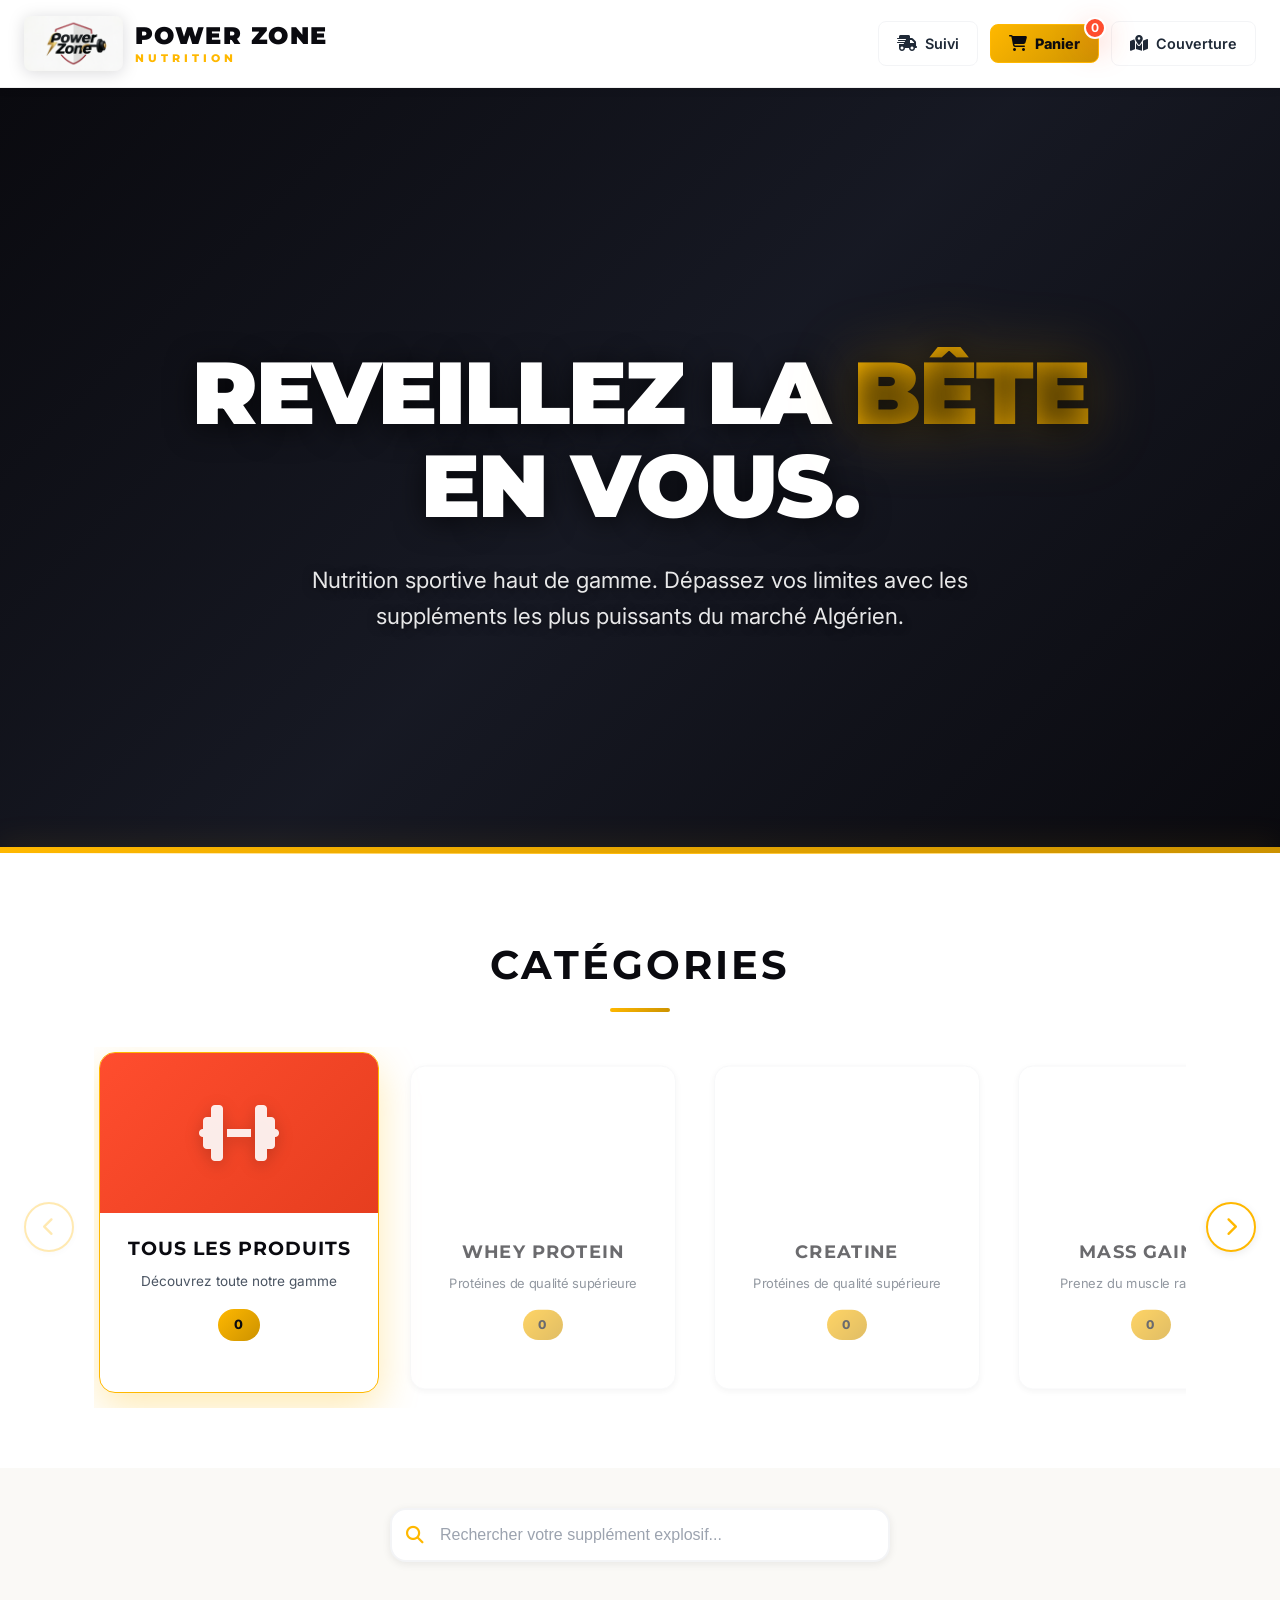
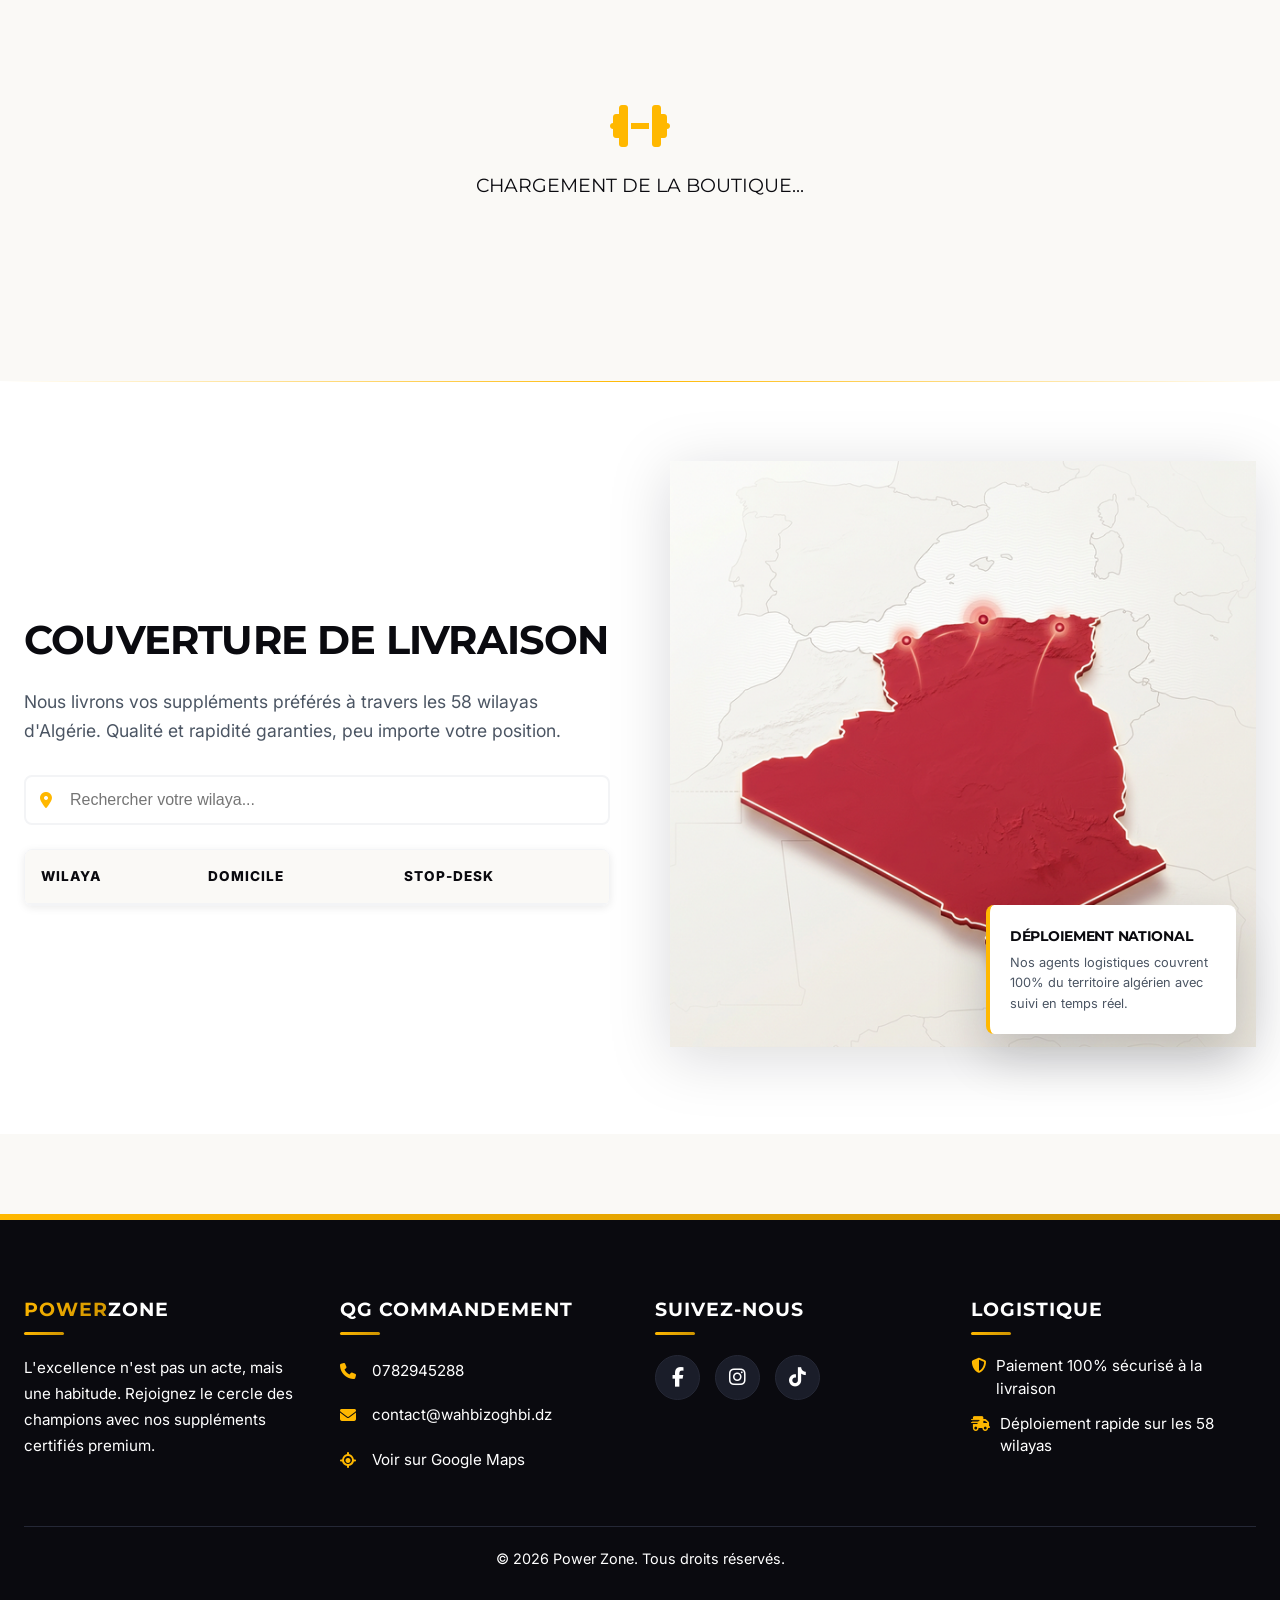
==== commit 818aa720: "Update index.html" ====
--- a/index.html
+++ b/index.html
@@ -1196,7 +1196,18 @@
               </div>
             </div>
           </div>
-          
+            <!-- Creatine -->
+          <div class="category-card" data-category="Creatine">
+            <div class="category-card-inner">
+              <div class="category-image" style="background-image: url(''); background-size: cover; background-position: center; background-repeat: no-repeat;">
+              </div>
+              <div class="category-content">
+                <h3>Creatine</h3>
+                <p>Protéines de qualité supérieure</p>
+                <span class="category-count" id="count-creatine">0</span>
+              </div>
+            </div>
+          </div>
           <!-- Mass Gainer -->
           <div class="category-card" data-category="Masse / Gainer">
             <div class="category-card-inner">
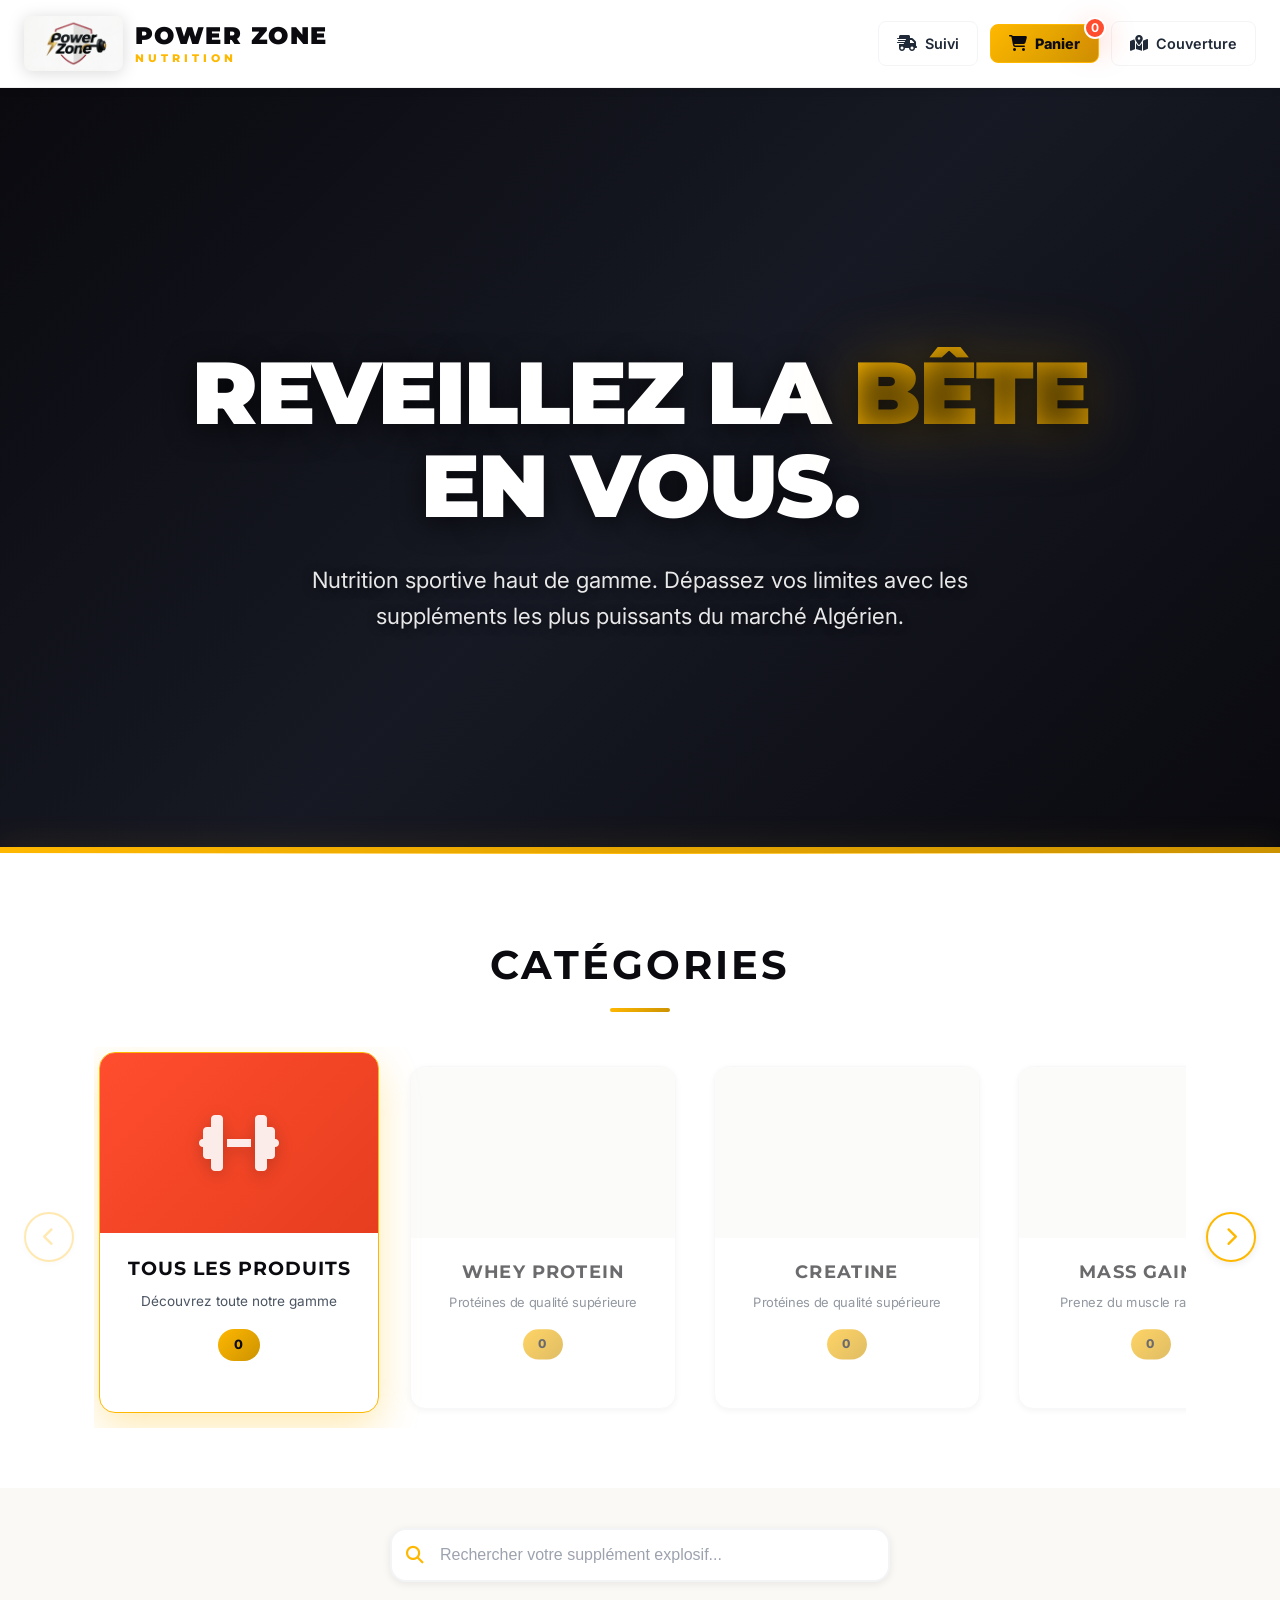
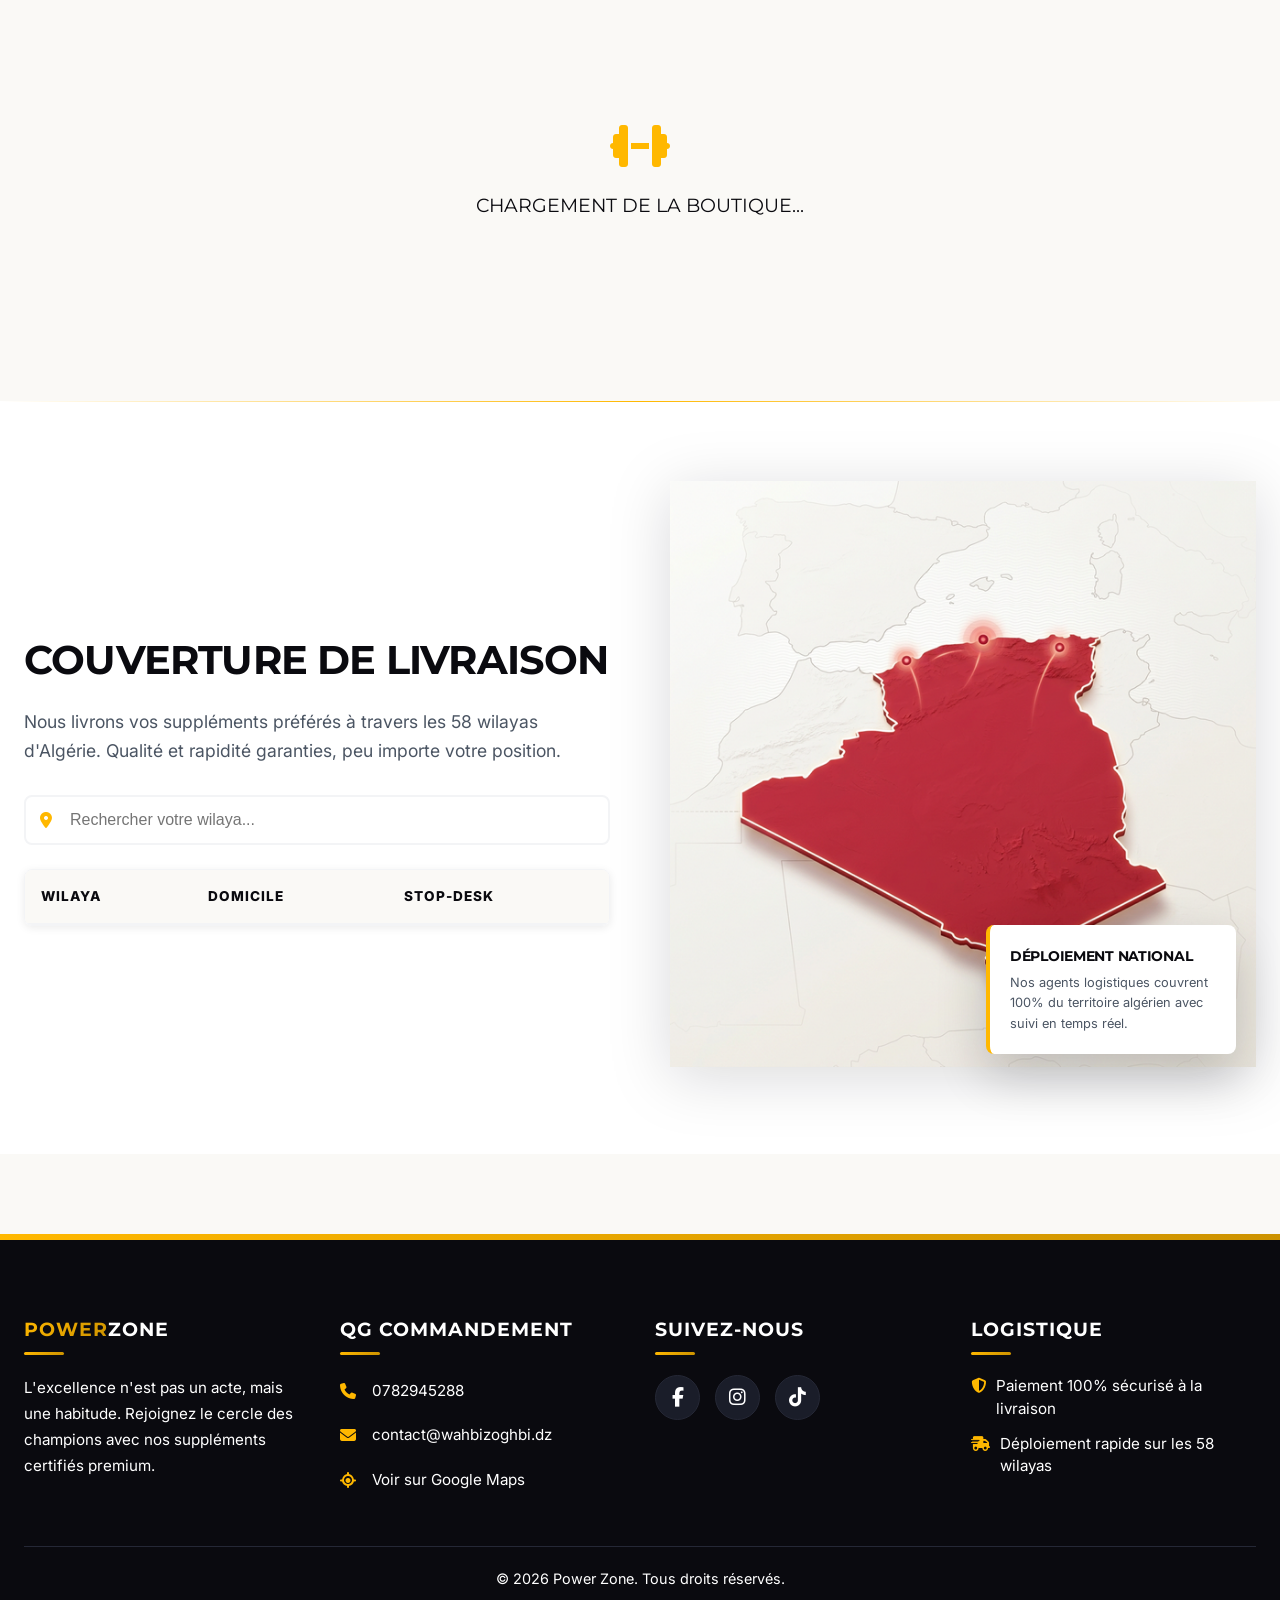
==== commit 062f3296: "Update index.html" ====
--- a/index.html
+++ b/index.html
@@ -433,16 +433,18 @@
       transform: translateY(-5px);
     }
 
+    /* 🆕 إصلاح صورة الفئة - تظهر كاملة */
     .category-image {
-      height: 160px;
+      height: 180px; /* 👈 زدنا الارتفاع شوية */
       display: flex;
       align-items: center;
       justify-content: center;
       position: relative;
       overflow: hidden;
-      background-size: cover !important;
+      background-size: contain !important; /* 👈 الأهم: contain بدل cover */
       background-position: center !important;
       background-repeat: no-repeat !important;
+      background-color: var(--pz-cream); /* 👈 خلفية بيضاء */
     }
 
     .category-image i {
@@ -1019,7 +1021,7 @@
       .categories-section { padding: 40px 0 30px; }
       .section-title { font-size: 1.8rem; margin-bottom: 30px; }
       .category-card { flex: 0 0 220px; }
-      .category-image { height: 140px; }
+      .category-image { height: 160px; }
       .category-image i { font-size: 3rem; }
       .category-content h3 { font-size: 1rem; }
       .category-content p { font-size: 0.8rem; }
@@ -1070,7 +1072,7 @@
       .product-price { font-size: 1.1rem; text-align: center; }
       .product-image { height: 180px; }
       .category-card { flex: 0 0 180px; }
-      .category-image { height: 120px; }
+      .category-image { height: 140px; }
       .category-image i { font-size: 2.5rem; }
       .category-content { padding: 15px; }
       .category-content h3 { font-size: 0.9rem; }
@@ -1187,7 +1189,7 @@
           <!-- Whey Protein -->
           <div class="category-card" data-category="Protéines whey">
             <div class="category-card-inner">
-              <div class="category-image" style="background-image: url('https://goldenbody.dz/web/image/product.public.category/54/image_1920'); background-size: cover; background-position: center; background-repeat: no-repeat;">
+              <div class="category-image" style="background-image: url('https://goldenbody.dz/web/image/product.public.category/54/image_1920'); background-size: contain; background-position: center; background-repeat: no-repeat; background-color: var(--pz-cream);">
               </div>
               <div class="category-content">
                 <h3>Whey Protein</h3>
@@ -1199,7 +1201,7 @@
             <!-- Creatine -->
           <div class="category-card" data-category="Creatine">
             <div class="category-card-inner">
-              <div class="category-image" style="background-image: url(''); background-size: cover; background-position: center; background-repeat: no-repeat;">
+              <div class="category-image" style="background-image: url('https://goldenbody.dz/web/image/product.public.category/39/image_1920'); background-size: contain; background-position: center; background-repeat: no-repeat; background-color: var(--pz-cream);">
               </div>
               <div class="category-content">
                 <h3>Creatine</h3>
@@ -1211,7 +1213,7 @@
           <!-- Mass Gainer -->
           <div class="category-card" data-category="Masse / Gainer">
             <div class="category-card-inner">
-              <div class="category-image" style="background-image: url('https://goldenbody.dz/web/image/product.public.category/42/image_1920'); background-size: cover; background-position: center; background-repeat: no-repeat;">
+              <div class="category-image" style="background-image: url('https://goldenbody.dz/web/image/product.public.category/42/image_1920'); background-size: contain; background-position: center; background-repeat: no-repeat; background-color: var(--pz-cream);">
               </div>
               <div class="category-content">
                 <h3>Mass Gainer</h3>
@@ -1224,7 +1226,7 @@
           <!-- Acides Aminés -->
           <div class="category-card" data-category="Acide aminé">
             <div class="category-card-inner">
-              <div class="category-image" style="background-image: url('https://goldenbody.dz/web/image/product.public.category/38/image_1920'); background-size: cover; background-position: center; background-repeat: no-repeat;">
+              <div class="category-image" style="background-image: url('https://goldenbody.dz/web/image/product.public.category/38/image_1920'); background-size: contain; background-position: center; background-repeat: no-repeat; background-color: var(--pz-cream);">
               </div>
               <div class="category-content">
                 <h3>Acides Aminés</h3>
@@ -1237,7 +1239,7 @@
           <!-- Force / Energie -->
           <div class="category-card" data-category="Force / Energie">
             <div class="category-card-inner">
-              <div class="category-image" style="background-image: url('https://goldenbody.dz/web/image/product.public.category/54/image_1920'); background-size: cover; background-position: center; background-repeat: no-repeat;">
+              <div class="category-image" style="background-image: url('https://goldenbody.dz/web/image/product.public.category/54/image_1920'); background-size: contain; background-position: center; background-repeat: no-repeat; background-color: var(--pz-cream);">
               </div>
               <div class="category-content">
                 <h3>Force & Energie</h3>
@@ -1250,7 +1252,7 @@
           <!-- Brûleur de graisse -->
           <div class="category-card" data-category="Brûleur de graisse">
             <div class="category-card-inner">
-              <div class="category-image" style="background-image: url('https://www.nutrition87.com/images/pages/bruleur-2.jpg'); background-size: cover; background-position: center; background-repeat: no-repeat;">
+              <div class="category-image" style="background-image: url('https://www.nutrition87.com/images/pages/bruleur-2.jpg'); background-size: contain; background-position: center; background-repeat: no-repeat; background-color: var(--pz-cream);">
               </div>
               <div class="category-content">
                 <h3>Brûleur de graisse</h3>
